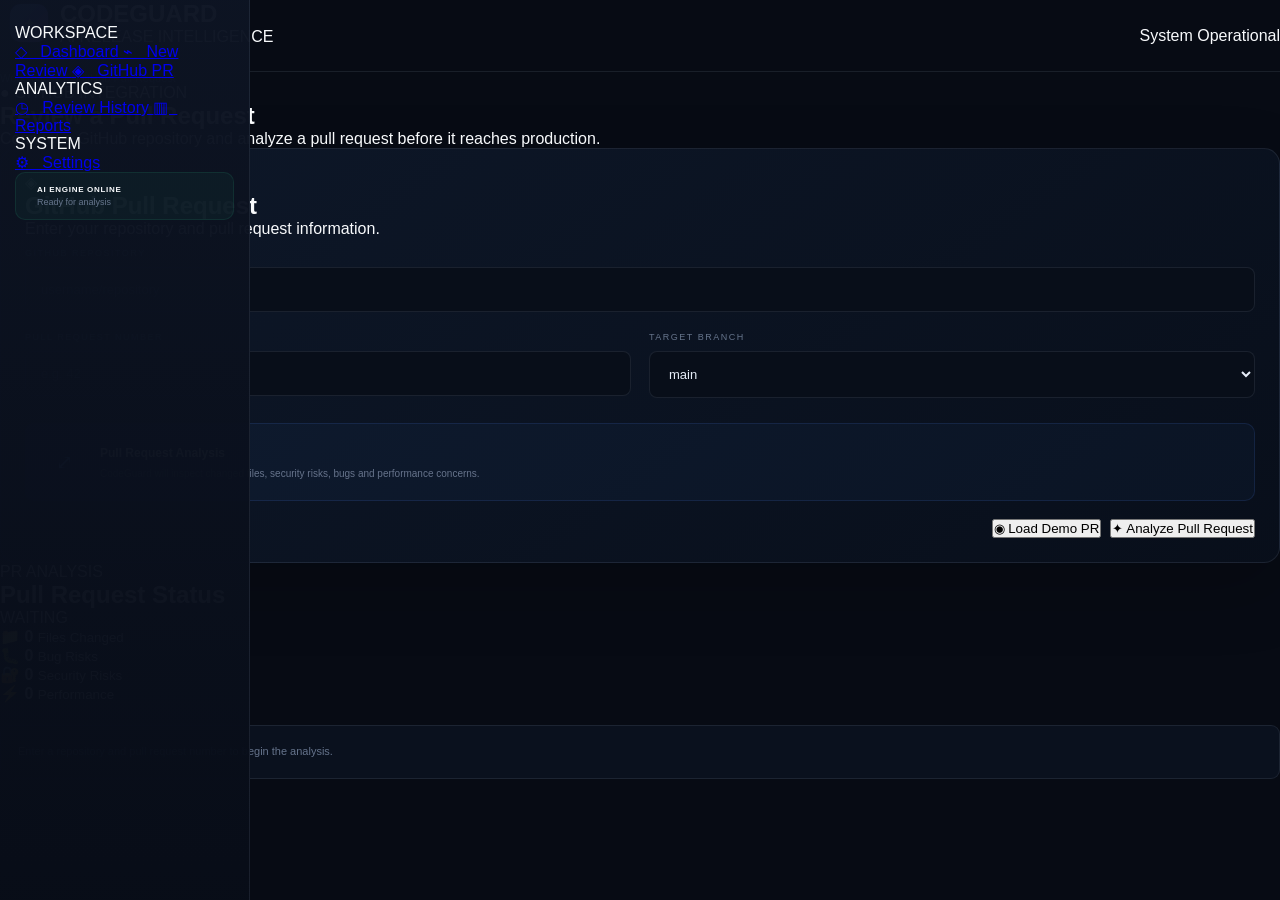
==== github-pr.html @ 45aea59c "Add files via upload" ====
<!DOCTYPE html>
<html lang="en">
<head>
    <meta charset="UTF-8">
    <meta name="viewport" content="width=device-width, initial-scale=1.0">

    <title>GitHub PR | CodeGuard AI</title>

    <link rel="stylesheet" href="style.css">
</head>

<body>

    <!-- TOP BAR -->
    <header class="topbar">

        <div class="brand">

            <div class="brand-icon">
                ✦
            </div>

            <div>
                <h2>CODEGUARD</h2>
                <p>AI RELEASE INTELLIGENCE</p>
            </div>

        </div>

        <div class="system-status">
            <span class="status-dot"></span>
            System Operational
        </div>

    </header>


    <div class="app-layout">


        <!-- SIDEBAR -->

        <aside class="sidebar">

            <div class="sidebar-section">

                <p class="section-title">
                    WORKSPACE
                </p>

                <a href="index.html">
                    ◇ &nbsp; Dashboard
                </a>

                <a href="review.html">
                    ⌁ &nbsp; New Review
                </a>

                <a href="github-pr.html" class="active">
                    ◈ &nbsp; GitHub PR
                </a>

            </div>


            <div class="sidebar-section">

                <p class="section-title">
                    ANALYTICS
                </p>

                <a href="history.html">
                    ◷ &nbsp; Review History
                </a>

                <a href="reports.html">
                    ▥ &nbsp; Reports
                </a>

            </div>


            <div class="sidebar-section">

                <p class="section-title">
                    SYSTEM
                </p>

                <a href="settings.html">
                    ⚙ &nbsp; Settings
                </a>

            </div>


            <div class="ai-status">

                <span class="status-dot"></span>

                <div>

                    <strong>
                        AI ENGINE ONLINE
                    </strong>

                    <small>
                        Ready for analysis
                    </small>

                </div>

            </div>

        </aside>


        <!-- MAIN -->

        <main class="main-content">


            <div class="breadcrumb">
                Workspace &nbsp; / &nbsp; GitHub Pull Request
            </div>


            <!-- HEADER -->

            <section class="page-header">

                <div>

                    <div class="ai-label">
                        ● GITHUB INTEGRATION
                    </div>

                    <h1>
                        Review a Pull Request
                    </h1>

                    <p>
                        Connect a GitHub repository and analyze a pull
                        request before it reaches production.
                    </p>

                </div>

            </section>


            <!-- CONNECTION CARD -->

            <section class="review-card">

                <div class="review-header">

                    <div class="review-title">

                        <div class="review-icon">
                            ◈
                        </div>

                        <div>

                            <h2>
                                GitHub Pull Request
                            </h2>

                            <p>
                                Enter your repository and pull request
                                information.
                            </p>

                        </div>

                    </div>

                </div>


                <!-- INPUTS -->

                <div class="github-form">


                    <div class="form-group">

                        <label>
                            GITHUB REPOSITORY
                        </label>

                        <input
                            type="text"
                            id="repository"
                            placeholder="username/repository"
                        >

                    </div>


                    <div class="form-row">

                        <div class="form-group">

                            <label>
                                PULL REQUEST NUMBER
                            </label>

                            <input
                                type="number"
                                id="prNumber"
                                placeholder="e.g. 42"
                            >

                        </div>


                        <div class="form-group">

                            <label>
                                TARGET BRANCH
                            </label>

                            <select id="branch">

                                <option>
                                    main
                                </option>

                                <option>
                                    develop
                                </option>

                                <option>
                                    staging
                                </option>

                            </select>

                        </div>

                    </div>


                    <!-- PR PREVIEW -->

                    <div class="pr-preview">

                        <div class="pr-icon">
                            ⤢
                        </div>

                        <div>

                            <strong>
                                Pull Request Analysis
                            </strong>

                            <p>
                                CodeGuard will inspect changed files,
                                security risks, bugs and performance
                                concerns.
                            </p>

                        </div>

                    </div>


                    <!-- BUTTON -->

                    <div class="review-actions">

                        <button
                            class="secondary-btn"
                            onclick="demoPR()"
                        >
                            ◉ Load Demo PR
                        </button>

                        <button
                            class="primary-btn"
                            onclick="analyzePR()"
                        >
                            ✦ Analyze Pull Request
                        </button>

                    </div>

                </div>

            </section>


            <!-- ANALYSIS RESULT -->

            <section class="results-panel">

                <div class="results-top">

                    <div>

                        <span class="ai-label">
                            PR ANALYSIS
                        </span>

                        <h2>
                            Pull Request Status
                        </h2>

                    </div>

                    <div
                        class="risk-badge"
                        id="prStatus"
                    >
                        WAITING
                    </div>

                </div>


                <div class="result-grid">


                    <div class="result-box">

                        <span>
                            📁
                        </span>

                        <strong id="filesChanged">
                            0
                        </strong>

                        <small>
                            Files Changed
                        </small>

                    </div>


                    <div class="result-box">

                        <span>
                            🐛
                        </span>

                        <strong id="prBugs">
                            0
                        </strong>

                        <small>
                            Bug Risks
                        </small>

                    </div>


                    <div class="result-box">

                        <span>
                            🔐
                        </span>

                        <strong id="prSecurity">
                            0
                        </strong>

                        <small>
                            Security Risks
                        </small>

                    </div>


                    <div class="result-box">

                        <span>
                            ⚡
                        </span>

                        <strong id="prPerformance">
                            0
                        </strong>

                        <small>
                            Performance
                        </small>

                    </div>

                </div>


                <!-- PR MESSAGE -->

                <div
                    id="prMessage"
                    class="pr-message"
                >

                    Enter a repository and pull request number
                    to begin the analysis.

                </div>

            </section>

        </main>

    </div>
<style>
    /* =====================================================
   GITHUB PR PAGE
   ===================================================== */

.github-form {
    margin-top: 10px;
}

.form-group {
    display: flex;
    flex-direction: column;
    gap: 9px;
    margin-bottom: 20px;
}

.form-group label {
    color: #66748b;
    font-size: 9px;
    letter-spacing: 1.5px;
}

.form-group input,
.form-group select {
    width: 100%;

    padding: 14px 15px;

    background: #080e19;

    border: 1px solid var(--border);

    border-radius: 8px;

    color: #e6edf8;

    outline: none;

    font-size: 13px;

    transition: 0.2s;
}

.form-group input:focus,
.form-group select:focus {
    border-color: var(--blue);

    box-shadow:
        0 0 0 3px rgba(79,140,255,0.08);
}

.form-group input::placeholder {
    color: #39465d;
}

.form-row {
    display: grid;

    grid-template-columns:
        1fr 1fr;

    gap: 18px;
}

.pr-preview {
    display: flex;

    align-items: center;

    gap: 15px;

    padding: 17px;

    margin-top: 5px;

    background: rgba(79,140,255,0.045);

    border: 1px solid rgba(79,140,255,0.13);

    border-radius: 10px;
}

.pr-icon {
    width: 42px;
    height: 42px;

    display: flex;

    align-items: center;
    justify-content: center;

    border-radius: 10px;

    background: rgba(79,140,255,0.1);

    color: var(--blue);

    font-size: 20px;
}

.pr-preview strong {
    font-size: 12px;
}

.pr-preview p {
    margin-top: 5px;

    color: #66738b;

    font-size: 10px;

    line-height: 1.6;
}

.pr-message {
    margin-top: 22px;

    padding: 17px;

    border-radius: 9px;

    background: #0a111e;

    border: 1px solid var(--border);

    color: #65738b;

    font-size: 11px;

    line-height: 1.6;
}


@media (max-width: 700px) {

    .form-row {
        grid-template-columns: 1fr;
    }

}
</style>

    <script src="script.js"></script>

</body>
</html>
---- style.css ----
:root {

    --bg: #070b14;
    --bg-secondary: #0b1120;
    --panel: rgba(14, 22, 38, 0.82);
    --panel-solid: #0e1626;

    --border: rgba(148, 163, 184, 0.13);

    --text: #f8fafc;
    --muted: #8793a8;

    --blue: #5b8cff;
    --cyan: #36d9ff;
    --purple: #9b6cff;

    --red: #ff4d67;
    --orange: #ff9f43;
    --yellow: #ffd166;
    --green: #36e0a1;

    --radius: 16px;

}


* {

    margin: 0;
    padding: 0;
    box-sizing: border-box;

}


html {

    scroll-behavior: smooth;

}


body {

    background: var(--bg);

    color: var(--text);

    font-family: "Inter", sans-serif;

    min-height: 100vh;

    overflow-x: hidden;

}


button,
select,
textarea {

    font-family: inherit;

}


button {

    cursor: pointer;

}


/* =========================================
   BACKGROUND
========================================= */

.background-grid {

    position: fixed;

    inset: 0;

    pointer-events: none;

    opacity: .28;

    background-image:
        linear-gradient(
            rgba(255,255,255,.025) 1px,
            transparent 1px
        ),
        linear-gradient(
            90deg,
            rgba(255,255,255,.025) 1px,
            transparent 1px
        );

    background-size: 50px 50px;

    mask-image: linear-gradient(
        to bottom,
        black,
        transparent 85%
    );

}


.glow {

    position: fixed;

    width: 500px;

    height: 500px;

    border-radius: 50%;

    filter: blur(130px);

    pointer-events: none;

    opacity: .09;

}


.glow-one {

    background: var(--blue);

    top: -250px;

    right: 10%;

}


.glow-two {

    background: var(--purple);

    bottom: -300px;

    left: 15%;

}


/* =========================================
   APP
========================================= */

.app {

    display: flex;

    min-height: 100vh;

}


/* =========================================
   SIDEBAR
========================================= */

.sidebar {

    width: 250px;

    background:
        linear-gradient(
            180deg,
            rgba(13,20,35,.98),
            rgba(8,13,24,.98)
        );

    border-right: 1px solid var(--border);

    padding: 24px 15px;

    display: flex;

    flex-direction: column;

    position: fixed;

    top: 0;

    bottom: 0;

    z-index: 10;

}


.brand {

    display: flex;

    align-items: center;

    gap: 12px;

    padding: 5px 10px 30px;

}


.brand-icon {

    width: 38px;

    height: 38px;

    border-radius: 11px;

    display: grid;

    place-items: center;

    background:
        linear-gradient(
            135deg,
            var(--blue),
            var(--purple)
        );

    box-shadow:
        0 0 25px rgba(91,140,255,.25);

}


.brand-icon span {

    font-size: 21px;

}


.brand h1 {

    font-size: 15px;

    letter-spacing: 1.2px;

}


.brand small {

    color: var(--muted);

    font-size: 7px;

    letter-spacing: 1px;

}


.navigation {

    display: flex;

    flex-direction: column;

    gap: 5px;

}


.nav-label {

    font-size: 9px;

    color: #536077;

    letter-spacing: 1.5px;

    margin: 17px 12px 7px;

}


.nav-item {

    width: 100%;

    padding: 11px 13px;

    border: 1px solid transparent;

    border-radius: 9px;

    background: transparent;

    color: #8995aa;

    text-align: left;

    display: flex;

    align-items: center;

    gap: 12px;

    font-size: 12px;

    transition: .2s;

}


.nav-item span {

    width: 17px;

    text-align: center;

    font-size: 16px;

}


.nav-item:hover {

    background: rgba(255,255,255,.04);

    color: white;

}


.nav-item.active {

    background:
        linear-gradient(
            90deg,
            rgba(91,140,255,.16),
            rgba(91,140,255,.04)
        );

    color: #dbe7ff;

    border-color: rgba(91,140,255,.16);

}


.sidebar-bottom {

    margin-top: auto;

}


.ai-status {

    padding: 12px;

    background: rgba(54,224,161,.045);

    border: 1px solid rgba(54,224,161,.1);

    border-radius: 10px;

    display: flex;

    gap: 9px;

    align-items: center;

}


.online-dot {

    width: 7px;

    height: 7px;

    background: var(--green);

    border-radius: 50%;

    box-shadow: 0 0 10px var(--green);

}


.ai-status strong {

    display: block;

    font-size: 8px;

    letter-spacing: .7px;

}


.ai-status small {

    display: block;

    color: #66758c;

    font-size: 9px;

    margin-top: 3px;

}


.version {

    color: #39465c;

    font-size: 8px;

    margin-top: 14px;

    text-align: center;

    letter-spacing: 1px;

}


/* =========================================
   MAIN
========================================= */

.main {

    margin-left: 250px;

    width: calc(100% - 250px);

    padding: 0 5% 30px;

    position: relative;

    z-index: 1;

}


.topbar {

    height: 72px;

    border-bottom: 1px solid var(--border);

    display: flex;

    align-items: center;

    justify-content: space-between;

}


.breadcrumb {

    color: #657289;

    font-size: 11px;

}


.breadcrumb span {

    margin: 0 8px;

    color: #354157;

}


.top-actions {

    display: flex;

    align-items: center;

    gap: 15px;

}


.connection {

    font-size: 10px;

    color: #7e8ca2;

    display: flex;

    align-items: center;

    gap: 6px;

}


.connection span {

    width: 6px;

    height: 6px;

    background: var(--green);

    border-radius: 50%;

    box-shadow: 0 0 8px var(--green);

}


.icon-button {

    background: transparent;

    color: #718098;

    border: 1px solid var(--border);

    width: 30px;

    height: 30px;

    border-radius: 7px;

}


.avatar {

    width: 31px;

    height: 31px;

    display: grid;

    place-items: center;

    background: #18243b;

    border: 1px solid var(--border);

    border-radius: 8px;

    font-size: 8px;

    color: #91a6cf;

}


.mobile-brand {

    display: none;

}


/* =========================================
   HERO
========================================= */

.hero {

    padding: 65px 0 40px;

    display: flex;

    align-items: flex-end;

    justify-content: space-between;

    gap: 30px;

}


.eyebrow {

    display: inline-flex;

    align-items: center;

    gap: 8px;

    font-size: 9px;

    letter-spacing: 1.7px;

    color: #75849c;

    margin-bottom: 14px;

}


.pulse {

    width: 6px;

    height: 6px;

    background: var(--cyan);

    border-radius: 50%;

    box-shadow: 0 0 12px var(--cyan);

}


.hero h2 {

    font-size: clamp(34px, 5vw, 60px);

    line-height: 1.03;

    letter-spacing: -2.5px;

    max-width: 700px;

}


.hero h2 span {

    background:
        linear-gradient(
            90deg,
            var(--blue),
            var(--cyan),
            var(--purple)
        );

    -webkit-background-clip: text;

    color: transparent;

}


.hero p {

    color: var(--muted);

    font-size: 13px;

    line-height: 1.7;

    max-width: 570px;

    margin-top: 18px;

}


.hero-actions {

    display: flex;

    gap: 9px;

    flex-shrink: 0;

}


.primary-button,
.ghost-button {

    border-radius: 9px;

    padding: 12px 17px;

    font-size: 11px;

    font-weight: 600;

    display: flex;

    align-items: center;

    gap: 8px;

}


.primary-button {

    border: 1px solid rgba(91,140,255,.4);

    background:
        linear-gradient(
            135deg,
            #477df2,
            #7354db
        );

    color: white;

    box-shadow:
        0 10px 30px rgba(72,107,240,.15);

}


.primary-button:hover {

    transform: translateY(-1px);

    box-shadow:
        0 12px 35px rgba(72,107,240,.28);

}


.ghost-button {

    color: #a5b0c2;

    background: rgba(255,255,255,.025);

    border: 1px solid var(--border);

}


/* =========================================
   REVIEW CARD
========================================= */

.review-card {

    background:
        linear-gradient(
            145deg,
            rgba(15,25,43,.9),
            rgba(9,15,27,.9)
        );

    border: 1px solid var(--border);

    border-radius: var(--radius);

    padding: 24px;

    box-shadow:
        0 25px 70px rgba(0,0,0,.2);

}


.card-top {

    display: flex;

    justify-content: space-between;

    align-items: center;

}


.card-title {

    display: flex;

    align-items: center;

    gap: 12px;

}


.title-icon {

    width: 34px;

    height: 34px;

    display: grid;

    place-items: center;

    background: rgba(91,140,255,.1);

    color: var(--blue);

    border: 1px solid rgba(91,140,255,.16);

    border-radius: 9px;

}


.card-title h3 {

    font-size: 15px;

}


.card-title p {

    color: #68768d;

    font-size: 10px;

    margin-top: 4px;

}


.language-selector {

    display: flex;

    align-items: center;

    gap: 8px;

}


.language-selector span {

    color: #59677e;

    font-size: 8px;

    letter-spacing: 1px;

}


.language-selector select {

    background: #111b2d;

    color: #bac5d6;

    border: 1px solid var(--border);

    border-radius: 7px;

    padding: 8px 11px;

    outline: none;

    font-size: 10px;

}


/* SOURCE TABS */

.source-tabs {

    display: flex;

    gap: 2px;

    margin-top: 23px;

    border-bottom: 1px solid var(--border);

}


.source-tab {

    padding: 9px 15px;

    background: transparent;

    border: none;

    color: #647289;

    font-size: 10px;

    border-bottom: 2px solid transparent;

}


.source-tab.active {

    color: #cbd7ea;

    border-bottom-color: var(--blue);

}


/* =========================================
   EDITOR
========================================= */

.editor-wrapper {

    margin-top: 16px;

    border: 1px solid rgba(148,163,184,.11);

    border-radius: 10px;

    overflow: hidden;

    background: #080d17;

}


.editor-header {

    height: 35px;

    background: #0d1524;

    border-bottom: 1px solid rgba(148,163,184,.08);

    display: flex;

    justify-content: space-between;

    align-items: center;

    padding: 0 12px;

}


.file-info,
.editor-tools {

    display: flex;

    align-items: center;

    gap: 7px;

}


.file-info {

    color: #8996aa;

    font-size: 9px;

}


.file-dot {

    width: 6px;

    height: 6px;

    background: #f2bd4b;

    border-radius: 50%;

}


.editor-tools {

    color: #4e5d73;

    font-size: 8px;

}


.editor {

    display: flex;

    min-height: 300px;

    max-height: 420px;

}


.line-numbers {

    width: 48px;

    padding: 15px 10px;

    text-align: right;

    color: #36445a;

    font-family: "JetBrains Mono", monospace;

    font-size: 11px;

    line-height: 1.75;

    user-select: none;

    border-right: 1px solid rgba(148,163,184,.06);

    overflow: hidden;

    white-space: pre;

}


#codeInput {

    flex: 1;

    resize: none;

    border: none;

    outline: none;

    background: transparent;

    color: #b9c7da;

    padding: 15px;

    font-family: "JetBrains Mono", monospace;

    font-size: 11px;

    line-height: 1.75;

}


#codeInput::placeholder {

    color: #344157;

}


/* =========================================
   OPTIONS
========================================= */

.review-options {

    display: grid;

    grid-template-columns: repeat(4, 1fr);

    gap: 8px;

    margin-top: 13px;

}


.option {

    display: flex;

    align-items: center;

    gap: 8px;

    padding: 9px;

    background: rgba(255,255,255,.018);

    border: 1px solid rgba(255,255,255,.045);

    border-radius: 8px;

}


.option-check {

    width: 17px;

    height: 17px;

    border-radius: 5px;

    display: grid;

    place-items: center;

    color: var(--green);

    background: rgba(54,224,161,.08);

    font-size: 9px;

}


.option strong {

    display: block;

    font-size: 9px;

    color: #a8b4c7;

}


.option small {

    display: block;

    font-size: 7px;

    color: #56647a;

    margin-top: 2px;

}


.review-actions {

    display: flex;

    justify-content: flex-end;

    gap: 9px;

    margin-top: 18px;

}


.clear-button {

    background: transparent;

    border: 1px solid var(--border);

    color: #718096;

    border-radius: 8px;

    padding: 10px 17px;

    font-size: 10px;

}


.analyze-button {

    background:
        linear-gradient(
            135deg,
            #477df2,
            #7155dc
        );

    color: white;

    border: none;

    border-radius: 8px;

    padding: 11px 17px;

    font-size: 10px;

    font-weight: 700;

    display: flex;

    align-items: center;

    gap: 10px;

    box-shadow: 0 8px 25px rgba(91,140,255,.18);

}


.button-arrow {

    opacity: .6;

}


/* =========================================
   ANALYSIS SCREEN
========================================= */

.analysis-screen {

    margin-top: 20px;

    min-height: 500px;

    display: flex;

    flex-direction: column;

    align-items: center;

    justify-content: center;

    background:
        radial-gradient(
            circle at center,
            rgba(91,140,255,.07),
            transparent 45%
        );

    border: 1px solid var(--border);

    border-radius: var(--radius);

}


.analysis-orbit {

    width: 150px;

    height: 150px;

    position: relative;

    display: grid;

    place-items: center;

}


.orbit-ring {

    position: absolute;

    border-radius: 50%;

    border: 1px solid rgba(91,140,255,.2);

}


.ring-one {

    inset: 10px;

    animation: rotate 4s linear infinite;

    border-top-color: var(--cyan);

}


.ring-two {

    inset: 25px;

    animation: rotate 2.5s linear infinite reverse;

    border-bottom-color: var(--purple);

}


.ai-core {

    width: 55px;

    height: 55px;

    display: grid;

    place-items: center;

    border-radius: 50%;

    background:
        linear-gradient(
            135deg,
            var(--blue),
            var(--purple)
        );

    box-shadow:
        0 0 40px rgba(91,140,255,.45);

    font-size: 24px;

    animation: breathe 1.5s infinite;

}


@keyframes rotate {

    to {
        transform: rotate(360deg);
    }

}


@keyframes breathe {

    50% {
        transform: scale(1.08);
    }

}


.analysis-screen h3 {

    font-size: 18px;

    margin-top: 15px;

}


.analysis-screen > p {

    color: #627087;

    font-size: 10px;

    margin-top: 6px;

}


.analysis-steps {

    margin-top: 25px;

    width: 260px;

}


.analysis-step {

    padding: 8px 0;

    color: #3f4d62;

    font-size: 10px;

}


.analysis-step span {

    margin-right: 8px;

}


.analysis-step.complete {

    color: var(--green);

}


.analysis-step.active-step {

    color: var(--blue);

}


/* =========================================
   RESULTS
========================================= */

.results {

    margin-top: 25px;

}


.release-gate {

    padding: 22px;

    border: 1px solid rgba(255,159,67,.15);

    background:
        linear-gradient(
            120deg,
            rgba(255,159,67,.06),
            rgba(15,25,43,.85)
        );

    border-radius: var(--radius);

    display: flex;

    justify-content: space-between;

    align-items: center;

}


.gate-left {

    display: flex;

    align-items: center;

    gap: 14px;

}


.gate-icon {

    width: 44px;

    height: 44px;

    border-radius: 12px;

    display: grid;

    place-items: center;

    background: rgba(255,159,67,.1);

    border: 1px solid rgba(255,159,67,.2);

    color: var(--orange);

    font-weight: 800;

}


.gate-label,
.panel-label {

    color: #68778e;

    font-size: 8px;

    letter-spacing: 1.5px;

}


.gate-left h3 {

    font-size: 17px;

    margin-top: 3px;

}


.gate-left p {

    color: #647289;

    font-size: 9px;

    margin-top: 4px;

}


.gate-score {

    text-align: right;

}


.gate-score span {

    display: block;

    color: #65738a;

    font-size: 7px;

    letter-spacing: 1px;

}


.gate-score strong {

    font-size: 36px;

    line-height: 1;

}


.gate-score small {

    color: #5d6a7f;

}


/* =========================================
   METRICS
========================================= */

.metrics {

    display: grid;

    grid-template-columns: repeat(4,1fr);

    gap: 10px;

    margin: 12px 0;

}


.metric-card {

    background: var(--panel);

    border: 1px solid var(--border);

    border-radius: 12px;

    padding: 17px;

    display: flex;

    align-items: center;

    gap: 12px;

}


.metric-icon {

    width: 34px;

    height: 34px;

    border-radius: 9px;

    display: grid;

    place-items: center;

    font-size: 14px;

}


.metric-icon.red {

    color: var(--red);

    background: rgba(255,77,103,.08);

}


.metric-icon.orange {

    color: var(--orange);

    background: rgba(255,159,67,.08);

}


.metric-icon.yellow {

    color: var(--yellow);

    background: rgba(255,209,102,.08);

}


.metric-icon.purple {

    color: var(--purple);

    background: rgba(155,108,255,.08);

}


.metric-card span {

    display: block;

    color: #69778d;

    font-size: 7px;

    letter-spacing: 1px;

}


.metric-card strong {

    display: block;

    font-size: 23px;

    margin-top: 2px;

}


.metric-card small {

    color: #46536a;

    font-size: 7px;

}


/* =========================================
   RESULTS GRID
========================================= */

.results-grid {

    display: grid;

    grid-template-columns: 1fr 1.35fr;

    gap: 12px;

}


.panel {

    background: var(--panel);

    border: 1px solid var(--border);

    border-radius: var(--radius);

    padding: 21px;

}


.panel-header {

    display: flex;

    justify-content: space-between;

    align-items: flex-start;

}


.panel-header h3 {

    font-size: 14px;

    margin-top: 4px;

}


.risk-level {

    padding: 5px 8px;

    border-radius: 5px;

    background: rgba(255,159,67,.08);

    color: var(--orange);

    font-size: 7px;

    letter-spacing: .8px;

}


.issue-count {

    color: #65748b;

    font-size: 10px;

}


/* RISK VISUAL */

.risk-visual {

    display: grid;

    place-items: center;

    padding: 25px 0;

}


.risk-circle {

    width: 145px;

    height: 145px;

    border-radius: 50%;

    display: grid;

    place-items: center;

    background:
        radial-gradient(
            circle,
            #0d1729 57%,
            transparent 58%
        );

    border: 8px solid #172641;

    position: relative;

}


.risk-circle::before {

    content: "";

    position: absolute;

    inset: -8px;

    border-radius: 50%;

    border: 8px solid transparent;

    border-top-color: var(--orange);

    border-right-color: var(--orange);

    transform: rotate(-35deg);

}


.risk-circle div {

    text-align: center;

}


.risk-circle strong {

    display: block;

    font-size: 29px;

}


.risk-circle span {

    color: #69778c;

    font-size: 7px;

    letter-spacing: 1px;

}


/* RISK BARS */

.risk-bars {

    display: flex;

    flex-direction: column;

    gap: 12px;

}


.risk-bar > div:first-child {

    display: flex;

    justify-content: space-between;

    margin-bottom: 5px;

}


.risk-bar span {

    color: #748198;

    font-size: 8px;

}


.risk-bar b {

    color: #abb6c7;

    font-size: 8px;

}


.bar {

    height: 4px;

    background: #172135;

    border-radius: 10px;

    overflow: hidden;

}


.bar i {

    display: block;

    width: 0;

    height: 100%;

    border-radius: 10px;

    background:
        linear-gradient(
            90deg,
            var(--blue),
            var(--cyan)
        );

    transition: width 1s ease;

}


/* =========================================
   ISSUES
========================================= */

.issues-list {

    margin-top: 13px;

    display: flex;

    flex-direction: column;

    gap: 7px;

}


.issue {

    padding: 12px;

    background: rgba(255,255,255,.018);

    border: 1px solid rgba(255,255,255,.055);

    border-radius: 9px;

    cursor: pointer;

    transition: .2s;

}


.issue:hover {

    border-color: rgba(91,140,255,.25);

    background: rgba(91,140,255,.035);

}


.issue-top {

    display: flex;

    justify-content: space-between;
}
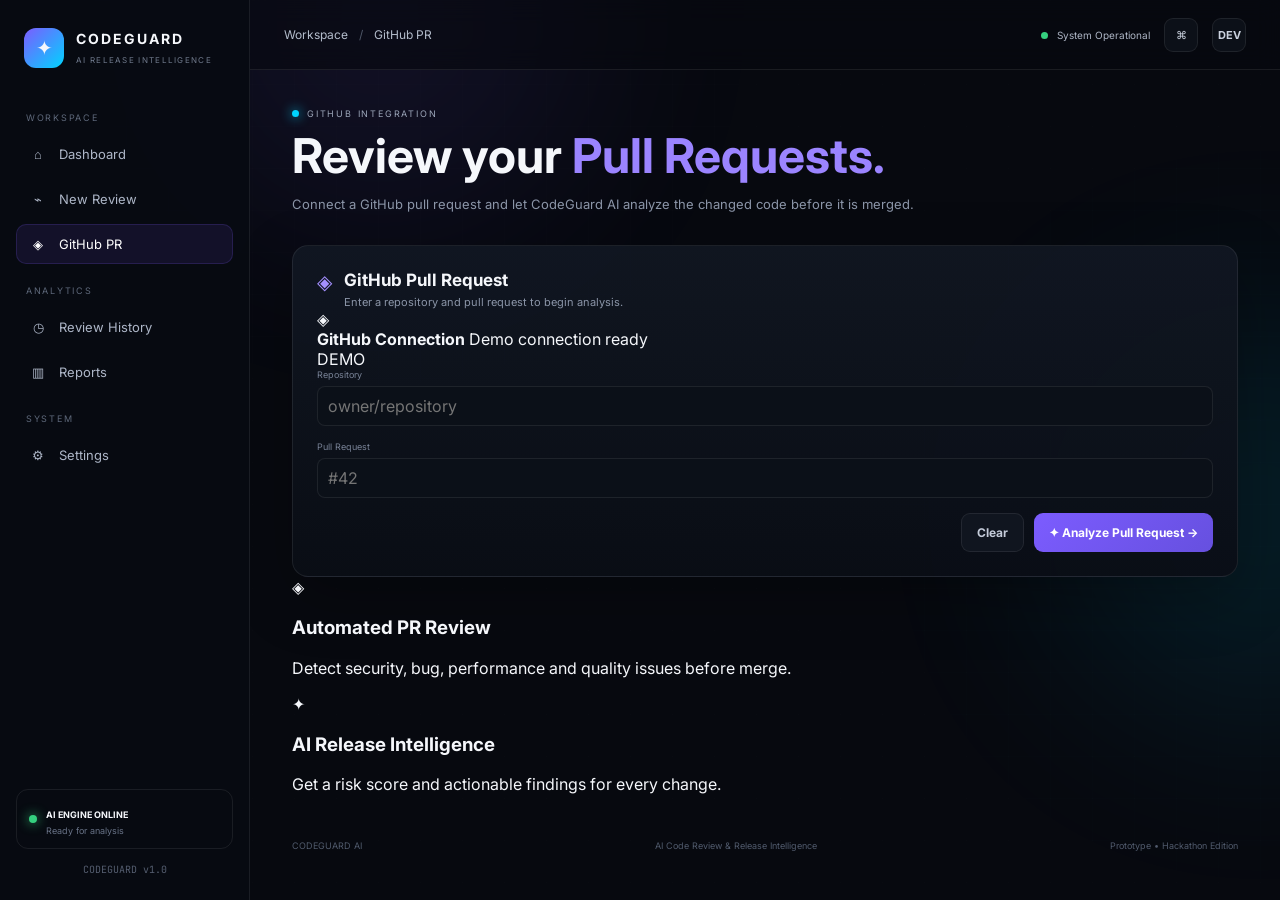
==== commit 36b21311: "Add files via upload" ====
--- a/github-pr.html
+++ b/github-pr.html
@@ -4,553 +4,732 @@
     <meta charset="UTF-8">
     <meta name="viewport" content="width=device-width, initial-scale=1.0">
 
-    <title>GitHub PR | CodeGuard AI</title>
+    <title>CodeGuard AI — GitHub PR</title>
 
     <link rel="stylesheet" href="style.css">
 </head>
 
 <body>
 
-    <!-- TOP BAR -->
-    <header class="topbar">
-
-        <div class="brand">
-
-            <div class="brand-icon">
-                ✦
+    <!-- BACKGROUND -->
+    <div class="background-grid"></div>
+    <div class="glow glow-one"></div>
+    <div class="glow glow-two"></div>
+
+
+    <div class="app">
+
+        <!-- ================= SIDEBAR ================= -->
+        <aside class="sidebar">
+
+            <div class="brand">
+                <div class="brand-icon">✦</div>
+
+                <div>
+                    <h1>CODEGUARD</h1>
+                    <small>AI RELEASE INTELLIGENCE</small>
+                </div>
             </div>
 
-            <div>
-                <h2>CODEGUARD</h2>
-                <p>AI RELEASE INTELLIGENCE</p>
+
+            <nav class="navigation">
+
+                <p class="nav-label">WORKSPACE</p>
+
+                <a class="nav-item" href="index.html">
+                    <span>⌂</span>
+                    Dashboard
+                </a>
+
+                <a class="nav-item" href="review.html">
+                    <span>⌁</span>
+                    New Review
+                </a>
+
+                <a class="nav-item active" href="github-pr.html">
+                    <span>◈</span>
+                    GitHub PR
+                </a>
+
+
+                <p class="nav-label">ANALYTICS</p>
+
+                <a class="nav-item" href="history.html">
+                    <span>◷</span>
+                    Review History
+                </a>
+
+                <a class="nav-item" href="reports.html">
+                    <span>▥</span>
+                    Reports
+                </a>
+
+
+                <p class="nav-label">SYSTEM</p>
+
+                <a class="nav-item" href="settings.html">
+                    <span>⚙</span>
+                    Settings
+                </a>
+
+            </nav>
+
+
+            <div class="sidebar-bottom">
+
+                <div class="ai-status">
+
+                    <div class="online-dot"></div>
+
+                    <div>
+                        <strong>AI ENGINE ONLINE</strong>
+                        <small>Ready for analysis</small>
+                    </div>
+
+                </div>
+
+                <div class="version">
+                    CODEGUARD v1.0
+                </div>
+
             </div>
 
-        </div>
-
-        <div class="system-status">
-            <span class="status-dot"></span>
-            System Operational
-        </div>
-
-    </header>
-
-
-    <div class="app-layout">
-
-
-        <!-- SIDEBAR -->
-
-        <aside class="sidebar">
-
-            <div class="sidebar-section">
-
-                <p class="section-title">
-                    WORKSPACE
-                </p>
-
-                <a href="index.html">
-                    ◇ &nbsp; Dashboard
-                </a>
-
-                <a href="review.html">
-                    ⌁ &nbsp; New Review
-                </a>
-
-                <a href="github-pr.html" class="active">
-                    ◈ &nbsp; GitHub PR
-                </a>
+        </aside>
+
+
+        <!-- ================= MAIN ================= -->
+        <main class="main">
+
+            <!-- TOPBAR -->
+            <header class="topbar">
+
+                <div class="mobile-brand">
+                    ✦ CODEGUARD AI
+                </div>
+
+                <div class="breadcrumb">
+                    Workspace
+                    <span>/</span>
+                    GitHub PR
+                </div>
+
+                <div class="top-actions">
+
+                    <div class="connection">
+                        <span></span>
+                        System Operational
+                    </div>
+
+                    <div class="icon-button">
+                        ⌘
+                    </div>
+
+                    <div class="avatar">
+                        DEV
+                    </div>
+
+                </div>
+
+            </header>
+
+
+            <div class="content">
+
+                <!-- ================= HERO ================= -->
+                <section class="hero">
+
+                    <div>
+
+                        <div class="eyebrow">
+                            <span class="pulse"></span>
+                            GITHUB INTEGRATION
+                        </div>
+
+                        <h2>
+                            Review your
+                            <span>Pull Requests.</span>
+                        </h2>
+
+                        <p>
+                            Connect a GitHub pull request and let
+                            CodeGuard AI analyze the changed code
+                            before it is merged.
+                        </p>
+
+                    </div>
+
+                </section>
+
+
+                <!-- ================= PR CARD ================= -->
+                <section class="review-card">
+
+                    <div class="card-top">
+
+                        <div class="card-title">
+
+                            <span class="title-icon">
+                                ◈
+                            </span>
+
+                            <div>
+
+                                <h3>
+                                    GitHub Pull Request
+                                </h3>
+
+                                <p>
+                                    Enter a repository and pull
+                                    request to begin analysis.
+                                </p>
+
+                            </div>
+
+                        </div>
+
+                    </div>
+
+
+                    <!-- CONNECTION STATUS -->
+                    <div class="github-status">
+
+                        <div class="github-status-icon">
+                            ◈
+                        </div>
+
+                        <div>
+
+                            <strong>
+                                GitHub Connection
+                            </strong>
+
+                            <span id="githubConnectionStatus">
+                                Demo connection ready
+                            </span>
+
+                        </div>
+
+                        <span class="status-badge">
+                            DEMO
+                        </span>
+
+                    </div>
+
+
+                    <!-- FORM -->
+                    <div class="github-form">
+
+                        <div class="form-group">
+
+                            <label for="githubRepo">
+                                Repository
+                            </label>
+
+                            <input
+                                type="text"
+                                id="githubRepo"
+                                placeholder="owner/repository"
+                                autocomplete="off"
+                            >
+
+                        </div>
+
+
+                        <div class="form-group">
+
+                            <label for="githubPR">
+                                Pull Request
+                            </label>
+
+                            <input
+                                type="text"
+                                id="githubPR"
+                                placeholder="#42"
+                                autocomplete="off"
+                            >
+
+                        </div>
+
+                    </div>
+
+
+                    <!-- PR INFORMATION -->
+                    <div
+                        class="pr-preview hidden"
+                        id="prPreview"
+                    >
+
+                        <div class="pr-header">
+
+                            <div>
+
+                                <span class="panel-label">
+                                    PULL REQUEST
+                                </span>
+
+                                <h3 id="prTitle">
+                                    Pull Request
+                                </h3>
+
+                            </div>
+
+                            <span
+                                class="pr-state"
+                                id="prState"
+                            >
+                                OPEN
+                            </span>
+
+                        </div>
+
+
+                        <div class="pr-meta">
+
+                            <span id="prRepo">
+                                repository
+                            </span>
+
+                            <span>•</span>
+
+                            <span id="prBranch">
+                                feature/update
+                            </span>
+
+                        </div>
+
+
+                        <div class="pr-stats">
+
+                            <div>
+                                <strong id="prFiles">
+                                    0
+                                </strong>
+
+                                <span>
+                                    Files
+                                </span>
+                            </div>
+
+                            <div>
+                                <strong id="prAdditions">
+                                    0
+                                </strong>
+
+                                <span>
+                                    Additions
+                                </span>
+                            </div>
+
+                            <div>
+                                <strong id="prDeletions">
+                                    0
+                                </strong>
+
+                                <span>
+                                    Deletions
+                                </span>
+                            </div>
+
+                        </div>
+
+                    </div>
+
+
+                    <!-- ACTIONS -->
+                    <div class="review-actions">
+
+                        <button
+                            class="clear-button"
+                            onclick="clearPRForm()"
+                        >
+                            Clear
+                        </button>
+
+
+                        <button
+                            class="analyze-button"
+                            id="analyzePRButton"
+                            onclick="analyzePullRequest()"
+                        >
+
+                            <span>
+                                ✦
+                            </span>
+
+                            Analyze Pull Request
+
+                            <span class="button-arrow">
+                                →
+                            </span>
+
+                        </button>
+
+                    </div>
+
+                </section>
+
+
+                <!-- ================= ANALYSIS ================= -->
+                <section
+                    class="analysis-screen hidden"
+                    id="prAnalysisScreen"
+                >
+
+                    <div class="analysis-orbit">
+
+                        <div class="orbit-ring ring-one"></div>
+                        <div class="orbit-ring ring-two"></div>
+
+                        <div class="ai-core">
+                            ✦
+                        </div>
+
+                    </div>
+
+
+                    <h3>
+                        Analyzing Pull Request...
+                    </h3>
+
+                    <p>
+                        CodeGuard AI is reviewing the changed files.
+                    </p>
+
+
+                    <div class="analysis-steps">
+
+                        <div class="analysis-step complete">
+                            <span>✓</span>
+                            Fetching pull request
+                        </div>
+
+                        <div class="analysis-step complete">
+                            <span>✓</span>
+                            Reading changed files
+                        </div>
+
+                        <div class="analysis-step active-step">
+                            <span>◌</span>
+                            Running AI security review
+                        </div>
+
+                        <div class="analysis-step">
+                            <span>○</span>
+                            Generating review report
+                        </div>
+
+                    </div>
+
+                </section>
+
+
+                <!-- ================= PR RESULTS ================= -->
+                <section
+                    class="results hidden"
+                    id="prResults"
+                >
+
+                    <div class="release-gate">
+
+                        <div class="gate-left">
+
+                            <div
+                                class="gate-icon"
+                                id="prGateIcon"
+                            >
+                                !
+                            </div>
+
+                            <div>
+
+                                <span class="gate-label">
+                                    PULL REQUEST REVIEW
+                                </span>
+
+                                <h3 id="prGateTitle">
+                                    REVIEW COMPLETE
+                                </h3>
+
+                                <p id="prGateMessage">
+                                    CodeGuard AI completed the
+                                    pull request analysis.
+                                </p>
+
+                            </div>
+
+                        </div>
+
+
+                        <div class="gate-score">
+
+                            <span>
+                                RISK SCORE
+                            </span>
+
+                            <strong id="prRiskScore">
+                                0
+                            </strong>
+
+                            <small>
+                                /100
+                            </small>
+
+                        </div>
+
+                    </div>
+
+
+                    <!-- PR RESULT METRICS -->
+                    <div class="metrics">
+
+                        <div class="metric-card">
+
+                            <div class="metric-icon red">
+                                ⌁
+                            </div>
+
+                            <div>
+
+                                <span>
+                                    SECURITY
+                                </span>
+
+                                <strong id="prSecurityCount">
+                                    0
+                                </strong>
+
+                                <small>
+                                    issues detected
+                                </small>
+
+                            </div>
+
+                        </div>
+
+
+                        <div class="metric-card">
+
+                            <div class="metric-icon orange">
+                                ⚠
+                            </div>
+
+                            <div>
+
+                                <span>
+                                    BUGS
+                                </span>
+
+                                <strong id="prBugCount">
+                                    0
+                                </strong>
+
+                                <small>
+                                    issues detected
+                                </small>
+
+                            </div>
+
+                        </div>
+
+
+                        <div class="metric-card">
+
+                            <div class="metric-icon yellow">
+                                ϟ
+                            </div>
+
+                            <div>
+
+                                <span>
+                                    PERFORMANCE
+                                </span>
+
+                                <strong id="prPerformanceCount">
+                                    0
+                                </strong>
+
+                                <small>
+                                    issues detected
+                                </small>
+
+                            </div>
+
+                        </div>
+
+
+                        <div class="metric-card">
+
+                            <div class="metric-icon purple">
+                                ◇
+                            </div>
+
+                            <div>
+
+                                <span>
+                                    CODE QUALITY
+                                </span>
+
+                                <strong id="prQualityCount">
+                                    0
+                                </strong>
+
+                                <small>
+                                    issues detected
+                                </small>
+
+                            </div>
+
+                        </div>
+
+                    </div>
+
+
+                    <!-- ISSUES -->
+                    <div class="panel">
+
+                        <div class="panel-header">
+
+                            <div>
+
+                                <span class="panel-label">
+                                    AI REVIEW
+                                </span>
+
+                                <h3>
+                                    Findings
+                                </h3>
+
+                            </div>
+
+                            <span
+                                class="issue-count"
+                                id="prIssueCount"
+                            >
+                                0
+                            </span>
+
+                        </div>
+
+
+                        <div
+                            class="issues-list"
+                            id="prIssuesContainer"
+                        >
+                        </div>
+
+                    </div>
+
+
+                    <!-- AI INSIGHT -->
+                    <div class="ai-insight">
+
+                        <div class="ai-insight-icon">
+                            ✦
+                        </div>
+
+                        <div>
+
+                            <span>
+                                CODEGUARD AI INSIGHT
+                            </span>
+
+                            <h3>
+                                Pull request analysis
+                            </h3>
+
+                            <p id="prAiInsight">
+                                Review findings before merging
+                                the pull request.
+                            </p>
+
+                        </div>
+
+                    </div>
+
+
+                    <button
+                        class="new-review"
+                        onclick="newPRReview()"
+                    >
+                        ↻ Analyze Another PR
+                    </button>
+
+                </section>
+
+
+                <!-- ================= INFO ================= -->
+                <section class="info-grid">
+
+                    <div class="info-card">
+
+                        <span class="info-icon">
+                            ◈
+                        </span>
+
+                        <div>
+
+                            <h3>
+                                Automated PR Review
+                            </h3>
+
+                            <p>
+                                Detect security, bug,
+                                performance and quality
+                                issues before merge.
+                            </p>
+
+                        </div>
+
+                    </div>
+
+
+                    <div class="info-card">
+
+                        <span class="info-icon">
+                            ✦
+                        </span>
+
+                        <div>
+
+                            <h3>
+                                AI Release Intelligence
+                            </h3>
+
+                            <p>
+                                Get a risk score and actionable
+                                findings for every change.
+                            </p>
+
+                        </div>
+
+                    </div>
+
+                </section>
+
+
+                <!-- FOOTER -->
+                <footer>
+
+                    <div>
+                        CODEGUARD AI
+                    </div>
+
+                    <span>
+                        AI Code Review &amp; Release Intelligence
+                    </span>
+
+                    <span>
+                        Prototype • Hackathon Edition
+                    </span>
+
+                </footer>
 
             </div>
 
-
-            <div class="sidebar-section">
-
-                <p class="section-title">
-                    ANALYTICS
-                </p>
-
-                <a href="history.html">
-                    ◷ &nbsp; Review History
-                </a>
-
-                <a href="reports.html">
-                    ▥ &nbsp; Reports
-                </a>
-
-            </div>
-
-
-            <div class="sidebar-section">
-
-                <p class="section-title">
-                    SYSTEM
-                </p>
-
-                <a href="settings.html">
-                    ⚙ &nbsp; Settings
-                </a>
-
-            </div>
-
-
-            <div class="ai-status">
-
-                <span class="status-dot"></span>
-
-                <div>
-
-                    <strong>
-                        AI ENGINE ONLINE
-                    </strong>
-
-                    <small>
-                        Ready for analysis
-                    </small>
-
-                </div>
-
-            </div>
-
-        </aside>
-
-
-        <!-- MAIN -->
-
-        <main class="main-content">
-
-
-            <div class="breadcrumb">
-                Workspace &nbsp; / &nbsp; GitHub Pull Request
-            </div>
-
-
-            <!-- HEADER -->
-
-            <section class="page-header">
-
-                <div>
-
-                    <div class="ai-label">
-                        ● GITHUB INTEGRATION
-                    </div>
-
-                    <h1>
-                        Review a Pull Request
-                    </h1>
-
-                    <p>
-                        Connect a GitHub repository and analyze a pull
-                        request before it reaches production.
-                    </p>
-
-                </div>
-
-            </section>
-
-
-            <!-- CONNECTION CARD -->
-
-            <section class="review-card">
-
-                <div class="review-header">
-
-                    <div class="review-title">
-
-                        <div class="review-icon">
-                            ◈
-                        </div>
-
-                        <div>
-
-                            <h2>
-                                GitHub Pull Request
-                            </h2>
-
-                            <p>
-                                Enter your repository and pull request
-                                information.
-                            </p>
-
-                        </div>
-
-                    </div>
-
-                </div>
-
-
-                <!-- INPUTS -->
-
-                <div class="github-form">
-
-
-                    <div class="form-group">
-
-                        <label>
-                            GITHUB REPOSITORY
-                        </label>
-
-                        <input
-                            type="text"
-                            id="repository"
-                            placeholder="username/repository"
-                        >
-
-                    </div>
-
-
-                    <div class="form-row">
-
-                        <div class="form-group">
-
-                            <label>
-                                PULL REQUEST NUMBER
-                            </label>
-
-                            <input
-                                type="number"
-                                id="prNumber"
-                                placeholder="e.g. 42"
-                            >
-
-                        </div>
-
-
-                        <div class="form-group">
-
-                            <label>
-                                TARGET BRANCH
-                            </label>
-
-                            <select id="branch">
-
-                                <option>
-                                    main
-                                </option>
-
-                                <option>
-                                    develop
-                                </option>
-
-                                <option>
-                                    staging
-                                </option>
-
-                            </select>
-
-                        </div>
-
-                    </div>
-
-
-                    <!-- PR PREVIEW -->
-
-                    <div class="pr-preview">
-
-                        <div class="pr-icon">
-                            ⤢
-                        </div>
-
-                        <div>
-
-                            <strong>
-                                Pull Request Analysis
-                            </strong>
-
-                            <p>
-                                CodeGuard will inspect changed files,
-                                security risks, bugs and performance
-                                concerns.
-                            </p>
-
-                        </div>
-
-                    </div>
-
-
-                    <!-- BUTTON -->
-
-                    <div class="review-actions">
-
-                        <button
-                            class="secondary-btn"
-                            onclick="demoPR()"
-                        >
-                            ◉ Load Demo PR
-                        </button>
-
-                        <button
-                            class="primary-btn"
-                            onclick="analyzePR()"
-                        >
-                            ✦ Analyze Pull Request
-                        </button>
-
-                    </div>
-
-                </div>
-
-            </section>
-
-
-            <!-- ANALYSIS RESULT -->
-
-            <section class="results-panel">
-
-                <div class="results-top">
-
-                    <div>
-
-                        <span class="ai-label">
-                            PR ANALYSIS
-                        </span>
-
-                        <h2>
-                            Pull Request Status
-                        </h2>
-
-                    </div>
-
-                    <div
-                        class="risk-badge"
-                        id="prStatus"
-                    >
-                        WAITING
-                    </div>
-
-                </div>
-
-
-                <div class="result-grid">
-
-
-                    <div class="result-box">
-
-                        <span>
-                            📁
-                        </span>
-
-                        <strong id="filesChanged">
-                            0
-                        </strong>
-
-                        <small>
-                            Files Changed
-                        </small>
-
-                    </div>
-
-
-                    <div class="result-box">
-
-                        <span>
-                            🐛
-                        </span>
-
-                        <strong id="prBugs">
-                            0
-                        </strong>
-
-                        <small>
-                            Bug Risks
-                        </small>
-
-                    </div>
-
-
-                    <div class="result-box">
-
-                        <span>
-                            🔐
-                        </span>
-
-                        <strong id="prSecurity">
-                            0
-                        </strong>
-
-                        <small>
-                            Security Risks
-                        </small>
-
-                    </div>
-
-
-                    <div class="result-box">
-
-                        <span>
-                            ⚡
-                        </span>
-
-                        <strong id="prPerformance">
-                            0
-                        </strong>
-
-                        <small>
-                            Performance
-                        </small>
-
-                    </div>
-
-                </div>
-
-
-                <!-- PR MESSAGE -->
-
-                <div
-                    id="prMessage"
-                    class="pr-message"
-                >
-
-                    Enter a repository and pull request number
-                    to begin the analysis.
-
-                </div>
-
-            </section>
-
         </main>
 
     </div>
-<style>
-    /* =====================================================
-   GITHUB PR PAGE
-   ===================================================== */
-
-.github-form {
-    margin-top: 10px;
-}
-
-.form-group {
-    display: flex;
-    flex-direction: column;
-    gap: 9px;
-    margin-bottom: 20px;
-}
-
-.form-group label {
-    color: #66748b;
-    font-size: 9px;
-    letter-spacing: 1.5px;
-}
-
-.form-group input,
-.form-group select {
-    width: 100%;
-
-    padding: 14px 15px;
-
-    background: #080e19;
-
-    border: 1px solid var(--border);
-
-    border-radius: 8px;
-
-    color: #e6edf8;
-
-    outline: none;
-
-    font-size: 13px;
-
-    transition: 0.2s;
-}
-
-.form-group input:focus,
-.form-group select:focus {
-    border-color: var(--blue);
-
-    box-shadow:
-        0 0 0 3px rgba(79,140,255,0.08);
-}
-
-.form-group input::placeholder {
-    color: #39465d;
-}
-
-.form-row {
-    display: grid;
-
-    grid-template-columns:
-        1fr 1fr;
-
-    gap: 18px;
-}
-
-.pr-preview {
-    display: flex;
-
-    align-items: center;
-
-    gap: 15px;
-
-    padding: 17px;
-
-    margin-top: 5px;
-
-    background: rgba(79,140,255,0.045);
-
-    border: 1px solid rgba(79,140,255,0.13);
-
-    border-radius: 10px;
-}
-
-.pr-icon {
-    width: 42px;
-    height: 42px;
-
-    display: flex;
-
-    align-items: center;
-    justify-content: center;
-
-    border-radius: 10px;
-
-    background: rgba(79,140,255,0.1);
-
-    color: var(--blue);
-
-    font-size: 20px;
-}
-
-.pr-preview strong {
-    font-size: 12px;
-}
-
-.pr-preview p {
-    margin-top: 5px;
-
-    color: #66738b;
-
-    font-size: 10px;
-
-    line-height: 1.6;
-}
-
-.pr-message {
-    margin-top: 22px;
-
-    padding: 17px;
-
-    border-radius: 9px;
-
-    background: #0a111e;
-
-    border: 1px solid var(--border);
-
-    color: #65738b;
-
-    font-size: 11px;
-
-    line-height: 1.6;
-}
-
-
-@media (max-width: 700px) {
-
-    .form-row {
-        grid-template-columns: 1fr;
-    }
-
-}
-</style>
+
 
     <script src="script.js"></script>
 
--- a/style.css
+++ b/style.css
@@ -1,1943 +1,1997 @@
-:root {
-
-    --bg: #070b14;
-    --bg-secondary: #0b1120;
-    --panel: rgba(14, 22, 38, 0.82);
-    --panel-solid: #0e1626;
-
-    --border: rgba(148, 163, 184, 0.13);
-
-    --text: #f8fafc;
-    --muted: #8793a8;
-
-    --blue: #5b8cff;
-    --cyan: #36d9ff;
-    --purple: #9b6cff;
-
-    --red: #ff4d67;
-    --orange: #ff9f43;
-    --yellow: #ffd166;
-    --green: #36e0a1;
-
-    --radius: 16px;
-
-}
-
-
-* {
-
-    margin: 0;
-    padding: 0;
-    box-sizing: border-box;
-
-}
-
-
-html {
-
-    scroll-behavior: smooth;
-
-}
-
-
-body {
-
-    background: var(--bg);
-
-    color: var(--text);
-
-    font-family: "Inter", sans-serif;
-
-    min-height: 100vh;
-
-    overflow-x: hidden;
-
-}
-
-
-button,
-select,
-textarea {
-
-    font-family: inherit;
-
-}
-
-
-button {
-
-    cursor: pointer;
-
-}
-
-
-/* =========================================
-   BACKGROUND
-========================================= */
-
-.background-grid {
-
-    position: fixed;
-
-    inset: 0;
-
-    pointer-events: none;
-
-    opacity: .28;
-
-    background-image:
-        linear-gradient(
-            rgba(255,255,255,.025) 1px,
-            transparent 1px
-        ),
-        linear-gradient(
-            90deg,
-            rgba(255,255,255,.025) 1px,
-            transparent 1px
-        );
-
-    background-size: 50px 50px;
-
-    mask-image: linear-gradient(
-        to bottom,
-        black,
-        transparent 85%
-    );
-
-}
-
-
-.glow {
-
-    position: fixed;
-
-    width: 500px;
-
-    height: 500px;
-
-    border-radius: 50%;
-
-    filter: blur(130px);
-
-    pointer-events: none;
-
-    opacity: .09;
-
-}
-
-
-.glow-one {
-
-    background: var(--blue);
-
-    top: -250px;
-
-    right: 10%;
-
-}
-
-
-.glow-two {
-
-    background: var(--purple);
-
-    bottom: -300px;
-
-    left: 15%;
-
-}
-
-
-/* =========================================
-   APP
-========================================= */
-
-.app {
-
-    display: flex;
-
-    min-height: 100vh;
-
-}
-
-
-/* =========================================
-   SIDEBAR
-========================================= */
-
-.sidebar {
-
-    width: 250px;
-
-    background:
-        linear-gradient(
-            180deg,
-            rgba(13,20,35,.98),
-            rgba(8,13,24,.98)
-        );
-
-    border-right: 1px solid var(--border);
-
-    padding: 24px 15px;
-
-    display: flex;
-
-    flex-direction: column;
-
-    position: fixed;
-
-    top: 0;
-
-    bottom: 0;
-
-    z-index: 10;
-
-}
-
-
-.brand {
-
-    display: flex;
-
-    align-items: center;
-
-    gap: 12px;
-
-    padding: 5px 10px 30px;
-
-}
-
-
-.brand-icon {
-
-    width: 38px;
-
-    height: 38px;
-
-    border-radius: 11px;
-
-    display: grid;
-
-    place-items: center;
-
-    background:
-        linear-gradient(
-            135deg,
-            var(--blue),
-            var(--purple)
-        );
-
-    box-shadow:
-        0 0 25px rgba(91,140,255,.25);
-
-}
-
-
-.brand-icon span {
-
-    font-size: 21px;
-
-}
-
-
-.brand h1 {
-
-    font-size: 15px;
-
-    letter-spacing: 1.2px;
-
-}
-
-
-.brand small {
-
-    color: var(--muted);
-
-    font-size: 7px;
-
-    letter-spacing: 1px;
-
-}
-
-
-.navigation {
-
-    display: flex;
-
-    flex-direction: column;
-
-    gap: 5px;
-
-}
-
-
-.nav-label {
-
-    font-size: 9px;
-
-    color: #536077;
-
-    letter-spacing: 1.5px;
-
-    margin: 17px 12px 7px;
-
-}
-
-
-.nav-item {
-
-    width: 100%;
-
-    padding: 11px 13px;
-
-    border: 1px solid transparent;
-
-    border-radius: 9px;
-
-    background: transparent;
-
-    color: #8995aa;
-
-    text-align: left;
-
-    display: flex;
-
-    align-items: center;
-
-    gap: 12px;
-
-    font-size: 12px;
-
-    transition: .2s;
-
-}
-
-
-.nav-item span {
-
-    width: 17px;
-
-    text-align: center;
-
-    font-size: 16px;
-
-}
-
-
-.nav-item:hover {
-
-    background: rgba(255,255,255,.04);
-
-    color: white;
-
-}
-
-
-.nav-item.active {
-
-    background:
-        linear-gradient(
-            90deg,
-            rgba(91,140,255,.16),
-            rgba(91,140,255,.04)
-        );
-
-    color: #dbe7ff;
-
-    border-color: rgba(91,140,255,.16);
-
-}
-
-
-.sidebar-bottom {
-
-    margin-top: auto;
-
-}
-
-
-.ai-status {
-
-    padding: 12px;
-
-    background: rgba(54,224,161,.045);
-
-    border: 1px solid rgba(54,224,161,.1);
-
-    border-radius: 10px;
-
-    display: flex;
-
-    gap: 9px;
-
-    align-items: center;
-
-}
-
-
-.online-dot {
-
-    width: 7px;
-
-    height: 7px;
-
-    background: var(--green);
-
-    border-radius: 50%;
-
-    box-shadow: 0 0 10px var(--green);
-
-}
-
-
-.ai-status strong {
-
-    display: block;
-
-    font-size: 8px;
-
-    letter-spacing: .7px;
-
-}
-
-
-.ai-status small {
-
-    display: block;
-
-    color: #66758c;
-
-    font-size: 9px;
-
-    margin-top: 3px;
-
-}
-
-
-.version {
-
-    color: #39465c;
-
-    font-size: 8px;
-
-    margin-top: 14px;
-
-    text-align: center;
-
-    letter-spacing: 1px;
-
-}
-
-
-/* =========================================
-   MAIN
-========================================= */
-
-.main {
-
-    margin-left: 250px;
-
-    width: calc(100% - 250px);
-
-    padding: 0 5% 30px;
-
-    position: relative;
-
-    z-index: 1;
-
-}
-
-
-.topbar {
-
-    height: 72px;
-
-    border-bottom: 1px solid var(--border);
-
-    display: flex;
-
-    align-items: center;
-
-    justify-content: space-between;
-
-}
-
-
-.breadcrumb {
-
-    color: #657289;
-
-    font-size: 11px;
-
-}
-
-
-.breadcrumb span {
-
-    margin: 0 8px;
-
-    color: #354157;
-
-}
-
-
-.top-actions {
-
-    display: flex;
-
-    align-items: center;
-
-    gap: 15px;
-
-}
-
-
-.connection {
-
-    font-size: 10px;
-
-    color: #7e8ca2;
-
-    display: flex;
-
-    align-items: center;
-
-    gap: 6px;
-
-}
-
-
-.connection span {
-
-    width: 6px;
-
-    height: 6px;
-
-    background: var(--green);
-
-    border-radius: 50%;
-
-    box-shadow: 0 0 8px var(--green);
-
-}
-
-
-.icon-button {
-
-    background: transparent;
-
-    color: #718098;
-
-    border: 1px solid var(--border);
-
-    width: 30px;
-
-    height: 30px;
-
-    border-radius: 7px;
-
-}
-
-
-.avatar {
-
-    width: 31px;
-
-    height: 31px;
-
-    display: grid;
-
-    place-items: center;
-
-    background: #18243b;
-
-    border: 1px solid var(--border);
-
-    border-radius: 8px;
-
-    font-size: 8px;
-
-    color: #91a6cf;
-
-}
-
-
-.mobile-brand {
-
-    display: none;
-
-}
-
-
-/* =========================================
-   HERO
-========================================= */
-
-.hero {
-
-    padding: 65px 0 40px;
-
-    display: flex;
-
-    align-items: flex-end;
-
-    justify-content: space-between;
-
-    gap: 30px;
-
-}
-
-
-.eyebrow {
-
-    display: inline-flex;
-
-    align-items: center;
-
-    gap: 8px;
-
-    font-size: 9px;
-
-    letter-spacing: 1.7px;
-
-    color: #75849c;
-
-    margin-bottom: 14px;
-
-}
-
-
-.pulse {
-
-    width: 6px;
-
-    height: 6px;
-
-    background: var(--cyan);
-
-    border-radius: 50%;
-
-    box-shadow: 0 0 12px var(--cyan);
-
-}
-
-
-.hero h2 {
-
-    font-size: clamp(34px, 5vw, 60px);
-
-    line-height: 1.03;
-
-    letter-spacing: -2.5px;
-
-    max-width: 700px;
-
-}
-
-
-.hero h2 span {
-
-    background:
-        linear-gradient(
-            90deg,
-            var(--blue),
-            var(--cyan),
-            var(--purple)
-        );
-
-    -webkit-background-clip: text;
-
-    color: transparent;
-
-}
-
-
-.hero p {
-
-    color: var(--muted);
-
-    font-size: 13px;
-
-    line-height: 1.7;
-
-    max-width: 570px;
-
-    margin-top: 18px;
-
-}
-
-
-.hero-actions {
-
-    display: flex;
-
-    gap: 9px;
-
-    flex-shrink: 0;
-
-}
-
-
-.primary-button,
-.ghost-button {
-
-    border-radius: 9px;
-
-    padding: 12px 17px;
-
-    font-size: 11px;
-
-    font-weight: 600;
-
-    display: flex;
-
-    align-items: center;
-
-    gap: 8px;
-
-}
-
-
-.primary-button {
-
-    border: 1px solid rgba(91,140,255,.4);
-
-    background:
-        linear-gradient(
-            135deg,
-            #477df2,
-            #7354db
-        );
-
-    color: white;
-
-    box-shadow:
-        0 10px 30px rgba(72,107,240,.15);
-
-}
-
-
-.primary-button:hover {
-
-    transform: translateY(-1px);
-
-    box-shadow:
-        0 12px 35px rgba(72,107,240,.28);
-
-}
-
-
-.ghost-button {
-
-    color: #a5b0c2;
-
-    background: rgba(255,255,255,.025);
-
-    border: 1px solid var(--border);
-
-}
-
-
-/* =========================================
-   REVIEW CARD
-========================================= */
-
-.review-card {
-
-    background:
-        linear-gradient(
-            145deg,
-            rgba(15,25,43,.9),
-            rgba(9,15,27,.9)
-        );
-
-    border: 1px solid var(--border);
-
-    border-radius: var(--radius);
-
-    padding: 24px;
-
-    box-shadow:
-        0 25px 70px rgba(0,0,0,.2);
-
-}
-
-
-.card-top {
-
-    display: flex;
-
-    justify-content: space-between;
-
-    align-items: center;
-
-}
-
-
-.card-title {
-
-    display: flex;
-
-    align-items: center;
-
-    gap: 12px;
-
-}
-
-
-.title-icon {
-
-    width: 34px;
-
-    height: 34px;
-
-    display: grid;
-
-    place-items: center;
-
-    background: rgba(91,140,255,.1);
-
-    color: var(--blue);
-
-    border: 1px solid rgba(91,140,255,.16);
-
-    border-radius: 9px;
-
-}
-
-
-.card-title h3 {
-
-    font-size: 15px;
-
-}
-
-
-.card-title p {
-
-    color: #68768d;
-
-    font-size: 10px;
-
-    margin-top: 4px;
-
-}
-
-
-.language-selector {
-
-    display: flex;
-
-    align-items: center;
-
-    gap: 8px;
-
-}
-
-
-.language-selector span {
-
-    color: #59677e;
-
-    font-size: 8px;
-
-    letter-spacing: 1px;
-
-}
-
-
-.language-selector select {
-
-    background: #111b2d;
-
-    color: #bac5d6;
-
-    border: 1px solid var(--border);
-
-    border-radius: 7px;
-
-    padding: 8px 11px;
-
-    outline: none;
-
-    font-size: 10px;
-
-}
-
-
-/* SOURCE TABS */
-
-.source-tabs {
-
-    display: flex;
-
-    gap: 2px;
-
-    margin-top: 23px;
-
-    border-bottom: 1px solid var(--border);
-
-}
-
-
-.source-tab {
-
-    padding: 9px 15px;
-
-    background: transparent;
-
-    border: none;
-
-    color: #647289;
-
-    font-size: 10px;
-
-    border-bottom: 2px solid transparent;
-
-}
-
-
-.source-tab.active {
-
-    color: #cbd7ea;
-
-    border-bottom-color: var(--blue);
-
-}
-
-
-/* =========================================
-   EDITOR
-========================================= */
-
-.editor-wrapper {
-
-    margin-top: 16px;
-
-    border: 1px solid rgba(148,163,184,.11);
-
-    border-radius: 10px;
-
-    overflow: hidden;
-
-    background: #080d17;
-
-}
-
-
-.editor-header {
-
-    height: 35px;
-
-    background: #0d1524;
-
-    border-bottom: 1px solid rgba(148,163,184,.08);
-
-    display: flex;
-
-    justify-content: space-between;
-
-    align-items: center;
-
-    padding: 0 12px;
-
-}
-
-
-.file-info,
-.editor-tools {
-
-    display: flex;
-
-    align-items: center;
-
-    gap: 7px;
-
-}
-
-
-.file-info {
-
-    color: #8996aa;
-
-    font-size: 9px;
-
-}
-
-
-.file-dot {
-
-    width: 6px;
-
-    height: 6px;
-
-    background: #f2bd4b;
-
-    border-radius: 50%;
-
-}
-
-
-.editor-tools {
-
-    color: #4e5d73;
-
-    font-size: 8px;
-
-}
-
-
-.editor {
-
-    display: flex;
-
-    min-height: 300px;
-
-    max-height: 420px;
-
-}
-
-
-.line-numbers {
-
-    width: 48px;
-
-    padding: 15px 10px;
-
-    text-align: right;
-
-    color: #36445a;
-
-    font-family: "JetBrains Mono", monospace;
-
-    font-size: 11px;
-
-    line-height: 1.75;
-
-    user-select: none;
-
-    border-right: 1px solid rgba(148,163,184,.06);
-
-    overflow: hidden;
-
-    white-space: pre;
-
-}
-
-
-#codeInput {
-
-    flex: 1;
-
-    resize: none;
-
-    border: none;
-
-    outline: none;
-
-    background: transparent;
-
-    color: #b9c7da;
-
-    padding: 15px;
-
-    font-family: "JetBrains Mono", monospace;
-
-    font-size: 11px;
-
-    line-height: 1.75;
-
-}
-
-
-#codeInput::placeholder {
-
-    color: #344157;
-
-}
-
-
-/* =========================================
-   OPTIONS
-========================================= */
-
-.review-options {
-
-    display: grid;
-
-    grid-template-columns: repeat(4, 1fr);
-
-    gap: 8px;
-
-    margin-top: 13px;
-
-}
-
-
-.option {
-
-    display: flex;
-
-    align-items: center;
-
-    gap: 8px;
-
-    padding: 9px;
-
-    background: rgba(255,255,255,.018);
-
-    border: 1px solid rgba(255,255,255,.045);
-
-    border-radius: 8px;
-
-}
-
-
-.option-check {
-
-    width: 17px;
-
-    height: 17px;
-
-    border-radius: 5px;
-
-    display: grid;
-
-    place-items: center;
-
-    color: var(--green);
-
-    background: rgba(54,224,161,.08);
-
-    font-size: 9px;
-
-}
-
-
-.option strong {
-
-    display: block;
-
-    font-size: 9px;
-
-    color: #a8b4c7;
-
-}
-
-
-.option small {
-
-    display: block;
-
-    font-size: 7px;
-
-    color: #56647a;
-
-    margin-top: 2px;
-
-}
-
-
-.review-actions {
-
-    display: flex;
-
-    justify-content: flex-end;
-
-    gap: 9px;
-
-    margin-top: 18px;
-
-}
-
-
-.clear-button {
-
-    background: transparent;
-
-    border: 1px solid var(--border);
-
-    color: #718096;
-
-    border-radius: 8px;
-
-    padding: 10px 17px;
-
-    font-size: 10px;
-
-}
-
-
-.analyze-button {
-
-    background:
-        linear-gradient(
-            135deg,
-            #477df2,
-            #7155dc
-        );
-
-    color: white;
-
-    border: none;
-
-    border-radius: 8px;
-
-    padding: 11px 17px;
-
-    font-size: 10px;
-
-    font-weight: 700;
-
-    display: flex;
-
-    align-items: center;
-
-    gap: 10px;
-
-    box-shadow: 0 8px 25px rgba(91,140,255,.18);
-
-}
-
-
-.button-arrow {
-
-    opacity: .6;
-
-}
-
-
-/* =========================================
-   ANALYSIS SCREEN
-========================================= */
-
-.analysis-screen {
-
-    margin-top: 20px;
-
-    min-height: 500px;
-
-    display: flex;
-
-    flex-direction: column;
-
-    align-items: center;
-
-    justify-content: center;
-
-    background:
-        radial-gradient(
-            circle at center,
-            rgba(91,140,255,.07),
-            transparent 45%
-        );
-
-    border: 1px solid var(--border);
-
-    border-radius: var(--radius);
-
-}
-
-
-.analysis-orbit {
-
-    width: 150px;
-
-    height: 150px;
-
-    position: relative;
-
-    display: grid;
-
-    place-items: center;
-
-}
-
-
-.orbit-ring {
-
-    position: absolute;
-
-    border-radius: 50%;
-
-    border: 1px solid rgba(91,140,255,.2);
-
-}
-
-
-.ring-one {
-
-    inset: 10px;
-
-    animation: rotate 4s linear infinite;
-
-    border-top-color: var(--cyan);
-
-}
-
-
-.ring-two {
-
-    inset: 25px;
-
-    animation: rotate 2.5s linear infinite reverse;
-
-    border-bottom-color: var(--purple);
-
-}
-
-
-.ai-core {
-
-    width: 55px;
-
-    height: 55px;
-
-    display: grid;
-
-    place-items: center;
-
-    border-radius: 50%;
-
-    background:
-        linear-gradient(
-            135deg,
-            var(--blue),
-            var(--purple)
-        );
-
-    box-shadow:
-        0 0 40px rgba(91,140,255,.45);
-
-    font-size: 24px;
-
-    animation: breathe 1.5s infinite;
-
-}
-
-
-@keyframes rotate {
-
-    to {
-        transform: rotate(360deg);
-    }
-
-}
-
-
-@keyframes breathe {
-
-    50% {
-        transform: scale(1.08);
-    }
-
-}
-
-
-.analysis-screen h3 {
-
-    font-size: 18px;
-
-    margin-top: 15px;
-
-}
-
-
-.analysis-screen > p {
-
-    color: #627087;
-
-    font-size: 10px;
-
-    margin-top: 6px;
-
-}
-
-
-.analysis-steps {
-
-    margin-top: 25px;
-
-    width: 260px;
-
-}
-
-
-.analysis-step {
-
-    padding: 8px 0;
-
-    color: #3f4d62;
-
-    font-size: 10px;
-
-}
-
-
-.analysis-step span {
-
-    margin-right: 8px;
-
-}
-
-
-.analysis-step.complete {
-
-    color: var(--green);
-
-}
-
-
-.analysis-step.active-step {
-
-    color: var(--blue);
-
-}
-
-
-/* =========================================
-   RESULTS
-========================================= */
-
-.results {
-
-    margin-top: 25px;
-
-}
-
-
-.release-gate {
-
-    padding: 22px;
-
-    border: 1px solid rgba(255,159,67,.15);
-
-    background:
-        linear-gradient(
-            120deg,
-            rgba(255,159,67,.06),
-            rgba(15,25,43,.85)
-        );
-
-    border-radius: var(--radius);
-
-    display: flex;
-
-    justify-content: space-between;
-
-    align-items: center;
-
-}
-
-
-.gate-left {
-
-    display: flex;
-
-    align-items: center;
-
-    gap: 14px;
-
-}
-
-
-.gate-icon {
-
-    width: 44px;
-
-    height: 44px;
-
-    border-radius: 12px;
-
-    display: grid;
-
-    place-items: center;
-
-    background: rgba(255,159,67,.1);
-
-    border: 1px solid rgba(255,159,67,.2);
-
-    color: var(--orange);
-
-    font-weight: 800;
-
-}
-
-
-.gate-label,
-.panel-label {
-
-    color: #68778e;
-
-    font-size: 8px;
-
-    letter-spacing: 1.5px;
-
-}
-
-
-.gate-left h3 {
-
-    font-size: 17px;
-
-    margin-top: 3px;
-
-}
-
-
-.gate-left p {
-
-    color: #647289;
-
-    font-size: 9px;
-
-    margin-top: 4px;
-
-}
-
-
-.gate-score {
-
-    text-align: right;
-
-}
-
-
-.gate-score span {
-
-    display: block;
-
-    color: #65738a;
-
-    font-size: 7px;
-
-    letter-spacing: 1px;
-
-}
-
-
-.gate-score strong {
-
-    font-size: 36px;
-
-    line-height: 1;
-
-}
-
-
-.gate-score small {
-
-    color: #5d6a7f;
-
-}
-
-
-/* =========================================
-   METRICS
-========================================= */
-
-.metrics {
-
-    display: grid;
-
-    grid-template-columns: repeat(4,1fr);
-
-    gap: 10px;
-
-    margin: 12px 0;
-
-}
-
-
-.metric-card {
-
-    background: var(--panel);
-
-    border: 1px solid var(--border);
-
-    border-radius: 12px;
-
-    padding: 17px;
-
-    display: flex;
-
-    align-items: center;
-
-    gap: 12px;
-
-}
-
-
-.metric-icon {
-
-    width: 34px;
-
-    height: 34px;
-
-    border-radius: 9px;
-
-    display: grid;
-
-    place-items: center;
-
-    font-size: 14px;
-
-}
-
-
-.metric-icon.red {
-
-    color: var(--red);
-
-    background: rgba(255,77,103,.08);
-
-}
-
-
-.metric-icon.orange {
-
-    color: var(--orange);
-
-    background: rgba(255,159,67,.08);
-
-}
-
-
-.metric-icon.yellow {
-
-    color: var(--yellow);
-
-    background: rgba(255,209,102,.08);
-
-}
-
-
-.metric-icon.purple {
-
-    color: var(--purple);
-
-    background: rgba(155,108,255,.08);
-
-}
-
-
-.metric-card span {
-
-    display: block;
-
-    color: #69778d;
-
-    font-size: 7px;
-
-    letter-spacing: 1px;
-
-}
-
-
-.metric-card strong {
-
-    display: block;
-
-    font-size: 23px;
-
-    margin-top: 2px;
-
-}
-
-
-.metric-card small {
-
-    color: #46536a;
-
-    font-size: 7px;
-
-}
-
-
-/* =========================================
-   RESULTS GRID
-========================================= */
-
-.results-grid {
-
-    display: grid;
-
-    grid-template-columns: 1fr 1.35fr;
-
-    gap: 12px;
-
-}
-
-
-.panel {
-
-    background: var(--panel);
-
-    border: 1px solid var(--border);
-
-    border-radius: var(--radius);
-
-    padding: 21px;
-
-}
-
-
-.panel-header {
-
-    display: flex;
-
-    justify-content: space-between;
-
-    align-items: flex-start;
-
-}
-
-
-.panel-header h3 {
-
-    font-size: 14px;
-
-    margin-top: 4px;
-
-}
-
-
-.risk-level {
-
-    padding: 5px 8px;
-
-    border-radius: 5px;
-
-    background: rgba(255,159,67,.08);
-
-    color: var(--orange);
-
-    font-size: 7px;
-
-    letter-spacing: .8px;
-
-}
-
-
-.issue-count {
-
-    color: #65748b;
-
-    font-size: 10px;
-
-}
-
-
-/* RISK VISUAL */
-
-.risk-visual {
-
-    display: grid;
-
-    place-items: center;
-
-    padding: 25px 0;
-
-}
-
-
-.risk-circle {
-
-    width: 145px;
-
-    height: 145px;
-
-    border-radius: 50%;
-
-    display: grid;
-
-    place-items: center;
-
-    background:
-        radial-gradient(
-            circle,
-            #0d1729 57%,
-            transparent 58%
-        );
-
-    border: 8px solid #172641;
-
-    position: relative;
-
-}
-
-
-.risk-circle::before {
-
-    content: "";
-
-    position: absolute;
-
-    inset: -8px;
-
-    border-radius: 50%;
-
-    border: 8px solid transparent;
-
-    border-top-color: var(--orange);
-
-    border-right-color: var(--orange);
-
-    transform: rotate(-35deg);
-
-}
-
-
-.risk-circle div {
-
-    text-align: center;
-
-}
-
-
-.risk-circle strong {
-
-    display: block;
-
-    font-size: 29px;
-
-}
-
-
-.risk-circle span {
-
-    color: #69778c;
-
-    font-size: 7px;
-
-    letter-spacing: 1px;
-
-}
-
-
-/* RISK BARS */
-
-.risk-bars {
-
-    display: flex;
-
-    flex-direction: column;
-
-    gap: 12px;
-
-}
-
-
-.risk-bar > div:first-child {
-
-    display: flex;
-
-    justify-content: space-between;
-
-    margin-bottom: 5px;
-
-}
-
-
-.risk-bar span {
-
-    color: #748198;
-
-    font-size: 8px;
-
-}
-
-
-.risk-bar b {
-
-    color: #abb6c7;
-
-    font-size: 8px;
-
-}
-
-
-.bar {
-
-    height: 4px;
-
-    background: #172135;
-
-    border-radius: 10px;
-
-    overflow: hidden;
-
-}
-
-
-.bar i {
-
-    display: block;
-
-    width: 0;
-
-    height: 100%;
-
-    border-radius: 10px;
-
-    background:
-        linear-gradient(
-            90deg,
-            var(--blue),
-            var(--cyan)
-        );
-
-    transition: width 1s ease;
-
-}
-
-
-/* =========================================
-   ISSUES
-========================================= */
-
-.issues-list {
-
-    margin-top: 13px;
-
-    display: flex;
-
-    flex-direction: column;
-
-    gap: 7px;
-
-}
-
-
-.issue {
-
-    padding: 12px;
-
-    background: rgba(255,255,255,.018);
-
-    border: 1px solid rgba(255,255,255,.055);
-
-    border-radius: 9px;
-
-    cursor: pointer;
-
-    transition: .2s;
-
-}
-
-
-.issue:hover {
-
-    border-color: rgba(91,140,255,.25);
-
-    background: rgba(91,140,255,.035);
-
-}
-
-
-.issue-top {
-
-    display: flex;
-
-    justify-content: space-between;
+@import url('https://fonts.googleapis.com/css2?family=Inter:wght@400;500;600;700;800&family=JetBrains+Mono:wght@400;500&display=swap');
+
+:root{
+    --bg:#07090f;
+    --panel:#0d121c;
+    --panel2:#111827;
+    --line:rgba(255,255,255,.08);
+    --text:#f5f7fb;
+    --muted:#8b95a8;
+    --purple:#7c5cff;
+    --cyan:#00d4ff;
+    --green:#35d07f;
+    --yellow:#f4c95d;
+    --red:#ff5d73;
+}
+
+*{
+    box-sizing:border-box;
+}
+
+html{
+    scroll-behavior:smooth;
+}
+
+body{
+    margin:0;
+    background:var(--bg);
+    color:var(--text);
+    font-family:Inter,Arial,sans-serif;
+}
+
+.hidden{
+    display:none !important;
+}
+
+a{
+    text-decoration:none;
+    color:inherit;
+}
+
+button,
+input,
+select,
+textarea{
+    font:inherit;
+}
+
+button{
+    cursor:pointer;
+}
+
+/* =========================================================
+   BACKGROUND
+========================================================= */
+
+.background-grid{
+    position:fixed;
+    inset:0;
+    pointer-events:none;
+    opacity:.3;
+    background-image:
+        linear-gradient(rgba(255,255,255,.025) 1px,transparent 1px),
+        linear-gradient(90deg,rgba(255,255,255,.025) 1px,transparent 1px);
+    background-size:42px 42px;
+}
+
+.glow{
+    position:fixed;
+    width:400px;
+    height:400px;
+    border-radius:50%;
+    filter:blur(110px);
+    opacity:.1;
+    pointer-events:none;
+}
+
+.glow-one{
+    background:#7c5cff;
+    top:-180px;
+    left:180px;
+}
+
+.glow-two{
+    background:#00d4ff;
+    right:-180px;
+    top:35%;
+}
+
+/* =========================================================
+   APP / SIDEBAR
+========================================================= */
+
+.app{
+    min-height:100vh;
+    position:relative;
+    z-index:1;
+}
+
+.sidebar{
+    position:fixed;
+    left:0;
+    top:0;
+    bottom:0;
+    width:250px;
+    padding:24px 16px;
+    background:rgba(8,11,18,.95);
+    border-right:1px solid var(--line);
+    display:flex;
+    flex-direction:column;
+    z-index:10;
+}
+
+.brand{
+    display:flex;
+    gap:12px;
+    align-items:center;
+    padding:4px 8px 28px;
+}
+
+.brand-icon{
+    width:40px;
+    height:40px;
+    border-radius:12px;
+    display:grid;
+    place-items:center;
+    background:linear-gradient(135deg,#7c5cff,#00d4ff);
+    font-size:20px;
+}
+
+.brand h1{
+    font-size:14px;
+    letter-spacing:2px;
+    margin:0;
+}
+
+.brand small{
+    font-size:8px;
+    color:#707a8d;
+    letter-spacing:1.3px;
+}
+
+.navigation{
+    display:flex;
+    flex-direction:column;
+    gap:5px;
+}
+
+.nav-label{
+    font-size:9px;
+    color:#5e687a;
+    letter-spacing:1.7px;
+    margin:16px 10px 6px;
+}
+
+.nav-item{
+    display:flex;
+    align-items:center;
+    gap:12px;
+    padding:11px 12px;
+    border:1px solid transparent;
+    border-radius:10px;
+    color:#aeb7c8;
+    font-size:13px;
+    transition:.2s;
+}
+
+.nav-item:hover,
+.nav-item.active{
+    background:rgba(124,92,255,.1);
+    border-color:rgba(124,92,255,.18);
+    color:#fff;
+}
+
+.nav-item span{
+    width:18px;
+    text-align:center;
+}
+
+.sidebar-bottom{
+    margin-top:auto;
+}
+
+.ai-status{
+    display:flex;
+    gap:9px;
+    align-items:center;
+    padding:12px;
+    border:1px solid var(--line);
+    border-radius:12px;
+}
+
+.online-dot{
+    width:8px;
+    height:8px;
+    border-radius:50%;
+    background:var(--green);
+    box-shadow:0 0 12px var(--green);
+}
+
+.ai-status strong{
+    font-size:9px;
+}
+
+.ai-status small{
+    display:block;
+    color:#687286;
+    font-size:9px;
+    margin-top:3px;
+}
+
+.version{
+    text-align:center;
+    color:#555e70;
+    font:10px 'JetBrains Mono',monospace;
+    margin-top:14px;
+}
+
+/* =========================================================
+   MAIN / TOPBAR
+========================================================= */
+
+.main{
+    margin-left:250px;
+    min-height:100vh;
+}
+
+.topbar{
+    height:70px;
+    padding:0 34px;
+    border-bottom:1px solid var(--line);
+    display:flex;
+    align-items:center;
+    justify-content:space-between;
+    background:rgba(7,9,15,.6);
+    backdrop-filter:blur(12px);
+}
+
+.mobile-brand{
+    display:none;
+    font-size:11px;
+    font-weight:800;
+}
+
+.breadcrumb{
+    font-size:12px;
+    color:#b4bdcc;
+}
+
+.breadcrumb span{
+    color:#4f5869;
+    margin:0 8px;
+}
+
+.top-actions{
+    display:flex;
+    align-items:center;
+    gap:14px;
+}
+
+.connection{
+    font-size:10px;
+    color:#aeb6c6;
+}
+
+.connection span{
+    display:inline-block;
+    width:7px;
+    height:7px;
+    border-radius:50%;
+    background:var(--green);
+    margin-right:6px;
+}
+
+.icon-button,
+.avatar{
+    width:34px;
+    height:34px;
+    display:grid;
+    place-items:center;
+    border:1px solid var(--line);
+    border-radius:9px;
+    background:#0c1018;
+    color:#cbd2df;
+    font-size:11px;
+}
+
+.icon-button:hover{
+    border-color:rgba(124,92,255,.35);
+    color:#fff;
+}
+
+.avatar{
+    font-weight:700;
+}
+
+/* =========================================================
+   CONTENT / HERO
+========================================================= */
+
+.content{
+    max-width:1450px;
+    margin:auto;
+    padding:38px 42px 20px;
+}
+
+.hero{
+    display:flex;
+    justify-content:space-between;
+    gap:25px;
+    align-items:end;
+    margin-bottom:30px;
+}
+
+.eyebrow{
+    font-size:9px;
+    letter-spacing:1.8px;
+    color:#9ba5b8;
+    display:flex;
+    align-items:center;
+    gap:8px;
+}
+
+.pulse{
+    width:7px;
+    height:7px;
+    border-radius:50%;
+    background:var(--cyan);
+    box-shadow:0 0 12px var(--cyan);
+}
+
+.hero h2{
+    font-size:clamp(30px,4vw,48px);
+    line-height:1.05;
+    margin:12px 0;
+}
+
+.hero h2 span{
+    color:#9b84ff;
+}
+
+.hero p,
+.page-title p{
+    color:var(--muted);
+    line-height:1.7;
+    font-size:13px;
+}
+
+.hero p{
+    max-width:700px;
+    margin:0;
+}
+
+.hero-actions{
+    display:flex;
+    gap:10px;
+}
+
+/* =========================================================
+   BUTTONS
+========================================================= */
+
+.primary-button,
+.ghost-button,
+.analyze-button,
+.new-review,
+.clear-button,
+.danger-button{
+    border-radius:9px;
+    padding:11px 15px;
+    font-size:12px;
+    font-weight:700;
+    transition:.2s;
+}
+
+.primary-button,
+.analyze-button,
+.new-review{
+    border:0;
+    background:linear-gradient(135deg,#7c5cff,#6650df);
+    color:white;
+}
+
+.primary-button:hover,
+.analyze-button:hover,
+.new-review:hover{
+    transform:translateY(-1px);
+    box-shadow:0 8px 25px rgba(124,92,255,.22);
+}
+
+.ghost-button,
+.clear-button{
+    background:#10151f;
+    border:1px solid var(--line);
+    color:#c5ccda;
+}
+
+.ghost-button:hover,
+.clear-button:hover{
+    border-color:rgba(124,92,255,.35);
+    color:white;
+}
+
+.danger-button{
+    background:rgba(255,93,115,.08);
+    border:1px solid rgba(255,93,115,.25);
+    color:var(--red);
+}
+
+.danger-button:hover{
+    background:rgba(255,93,115,.14);
+}
+
+/* =========================================================
+   COMMON CARDS
+========================================================= */
+
+.review-card,
+.panel,
+.stat-card,
+.table-card,
+.settings-card,
+.pr-card{
+    background:linear-gradient(
+        180deg,
+        rgba(17,23,34,.94),
+        rgba(10,14,22,.94)
+    );
+    border:1px solid var(--line);
+    border-radius:16px;
+    box-shadow:0 20px 60px rgba(0,0,0,.25);
+}
+
+.review-card{
+    padding:24px;
+}
+
+.panel{
+    padding:20px;
+}
+
+.card-top,
+.panel-header,
+.section-heading{
+    display:flex;
+    justify-content:space-between;
+    gap:20px;
+    align-items:flex-start;
+}
+
+.card-title{
+    display:flex;
+    gap:12px;
+}
+
+.title-icon{
+    font-size:20px;
+    color:#a48fff;
+}
+
+.card-title h3,
+.panel-header h3{
+    margin:0;
+    font-size:17px;
+}
+
+.card-title p{
+    margin:5px 0 0;
+    color:var(--muted);
+    font-size:11px;
+}
+
+.panel-label{
+    font-size:8px;
+    color:#687286;
+    letter-spacing:1.3px;
+}
+
+/* =========================================================
+   REVIEW EDITOR
+========================================================= */
+
+.language-selector{
+    display:flex;
+    align-items:center;
+    gap:8px;
+}
+
+.language-selector span,
+.label{
+    font-size:8px;
+    color:#687286;
+    letter-spacing:1.3px;
+}
+
+.language-selector select,
+.text-input{
+    background:#0b1018;
+    border:1px solid var(--line);
+    color:#dbe0e9;
+    border-radius:8px;
+    padding:8px;
+}
+
+.text-input{
+    outline:none;
+}
+
+.text-input:focus,
+.language-selector select:focus{
+    border-color:rgba(124,92,255,.45);
+}
+
+.source-tabs{
+    display:flex;
+    gap:4px;
+    margin:22px 0 10px;
+}
+
+.source-tab{
+    background:transparent;
+    border:1px solid transparent;
+    color:#778195;
+    padding:8px 12px;
+    border-radius:8px;
+    font-size:11px;
+}
+
+.source-tab.active,
+.source-tab:hover{
+    background:#111827;
+    color:white;
+    border-color:var(--line);
+}
+
+.editor-wrapper{
+    border:1px solid var(--line);
+    border-radius:12px;
+    overflow:hidden;
+    background:#080b11;
+}
+
+.editor-header{
+    height:38px;
+    padding:0 12px;
+    display:flex;
+    justify-content:space-between;
+    align-items:center;
+    border-bottom:1px solid var(--line);
+    font-size:10px;
+    color:#778195;
+}
+
+.file-info{
+    display:flex;
+    align-items:center;
+    gap:8px;
+}
+
+.file-dot{
+    width:7px;
+    height:7px;
+    border-radius:50%;
+    background:var(--yellow);
+}
+
+.editor-tools{
+    display:flex;
+    gap:15px;
+    font-family:'JetBrains Mono',monospace;
+}
+
+.editor{
+    display:flex;
+    min-height:330px;
+}
+
+.line-numbers{
+    width:48px;
+    padding:16px 10px;
+    text-align:right;
+    color:#424b5b;
+    background:#090d14;
+    font:12px/1.65 'JetBrains Mono',monospace;
+    white-space:pre;
+    overflow:hidden;
+}
+
+.editor textarea{
+    flex:1;
+    resize:none;
+    border:0;
+    outline:0;
+    padding:16px;
+    background:#080b11;
+    color:#d9e0ec;
+    font:12px/1.65 'JetBrains Mono',monospace;
+}
+
+.review-options{
+    display:grid;
+    grid-template-columns:repeat(4,1fr);
+    gap:10px;
+    margin:16px 0;
+}
+
+.option{
+    display:flex;
+    gap:9px;
+    border:1px solid var(--line);
+    padding:12px;
+    border-radius:10px;
+}
+
+.option-check{
+    color:var(--green);
+}
+
+.option strong{
+    font-size:10px;
+    display:block;
+}
+
+.option small{
+    color:#687286;
+    font-size:9px;
+    display:block;
+    margin-top:4px;
+}
+
+.review-actions{
+    display:flex;
+    justify-content:flex-end;
+    gap:10px;
+}
+
+/* =========================================================
+   ANALYSIS SCREEN
+========================================================= */
+
+.analysis-screen{
+    text-align:center;
+    padding:65px 20px;
+    min-height:520px;
+    display:flex;
+    flex-direction:column;
+    align-items:center;
+    justify-content:center;
+}
+
+.analysis-orbit{
+    width:150px;
+    height:150px;
+    position:relative;
+    display:grid;
+    place-items:center;
+}
+
+.orbit-ring{
+    position:absolute;
+    border:1px solid rgba(124,92,255,.35);
+    border-radius:50%;
+    animation:spin 5s linear infinite;
+}
+
+.ring-one{
+    inset:8px;
+}
+
+.ring-two{
+    inset:27px;
+    border-color:rgba(0,212,255,.35);
+    animation-duration:3s;
+    animation-direction:reverse;
+}
+
+.ai-core{
+    width:62px;
+    height:62px;
+    border-radius:50%;
+    display:grid;
+    place-items:center;
+    background:radial-gradient(circle,#9b84ff,#4f3ba8);
+    box-shadow:0 0 50px rgba(124,92,255,.4);
+    font-size:25px;
+}
+
+@keyframes spin{
+    to{
+        transform:rotate(360deg);
+    }
+}
+
+.analysis-screen h3{
+    font-size:20px;
+    margin:20px 0 0;
+}
+
+.analysis-screen p{
+    color:var(--muted);
+    font-size:12px;
+}
+
+.analysis-steps{
+    width:min(360px,100%);
+    display:flex;
+    flex-direction:column;
+    gap:9px;
+    margin-top:20px;
+}
+
+.analysis-step{
+    text-align:left;
+    padding:10px 12px;
+    border:1px solid var(--line);
+    border-radius:9px;
+    color:#6e788b;
+    font-size:10px;
+}
+
+.analysis-step.complete{
+    color:#aeb7c8;
+}
+
+.active-step{
+    color:#c8bdff;
+    border-color:rgba(124,92,255,.25);
+}
+
+/* =========================================================
+   RESULTS
+========================================================= */
+
+.results{
+    margin-top:28px;
+}
+
+.release-gate{
+    display:flex;
+    justify-content:space-between;
+    align-items:center;
+    padding:18px;
+    border:1px solid var(--line);
+    border-radius:14px;
+    background:#0d121c;
+}
+
+.gate-left{
+    display:flex;
+    align-items:center;
+    gap:14px;
+}
+
+.gate-icon{
+    width:42px;
+    height:42px;
+    border-radius:12px;
+    display:grid;
+    place-items:center;
+    background:rgba(255,93,115,.1);
+    color:var(--red);
+    font-weight:800;
+}
+
+.gate-label{
+    font-size:8px;
+    color:#687286;
+    letter-spacing:1.5px;
+}
+
+.gate-left h3{
+    margin:4px 0;
+    font-size:15px;
+}
+
+.gate-left p{
+    margin:0;
+    color:var(--muted);
+    font-size:10px;
+}
+
+.gate-score{
+    text-align:right;
+}
+
+.gate-score span{
+    display:block;
+    color:#687286;
+    font-size:8px;
+}
+
+.gate-score strong{
+    font-size:28px;
+}
+
+.gate-score small{
+    color:#687286;
+}
+
+.metrics,
+.stats-grid{
+    display:grid;
+    grid-template-columns:repeat(4,1fr);
+    gap:12px;
+    margin:12px 0;
+}
+
+.metric-card{
+    display:flex;
+    gap:12px;
+    align-items:center;
+    border:1px solid var(--line);
+    border-radius:12px;
+    padding:15px;
+    background:#0d121c;
+}
+
+.metric-icon{
+    width:34px;
+    height:34px;
+    border-radius:9px;
+    display:grid;
+    place-items:center;
+    background:#161d29;
+}
+
+.metric-icon.red{
+    color:var(--red);
+}
+
+.metric-icon.orange{
+    color:#ff9f43;
+}
+
+.metric-icon.yellow{
+    color:var(--yellow);
+}
+
+.metric-icon.purple{
+    color:#ad96ff;
+}
+
+.metric-card span{
+    display:block;
+    color:#697386;
+    font-size:8px;
+}
+
+.metric-card strong{
+    font-size:22px;
+    display:block;
+    margin:3px 0;
+}
+
+.metric-card small{
+    font-size:8px;
+    color:#687286;
+}
+
+.results-grid,
+.risk-overview,
+.settings-grid,
+.pr-layout{
+    display:grid;
+    grid-template-columns:1fr 1fr;
+    gap:12px;
+}
+
+/* =========================================================
+   RISK
+========================================================= */
+
+.risk-level,
+.issue-count,
+.status-pill{
+    font-size:8px;
+    padding:5px 8px;
+    border-radius:15px;
+    background:#151d2a;
+    color:#b8c1d1;
+}
+
+.risk-visual{
+    display:grid;
+    place-items:center;
+    padding:25px;
+}
+
+.risk-circle{
+    width:150px;
+    height:150px;
+    border-radius:50%;
+    display:grid;
+    place-items:center;
+    background:conic-gradient(
+        #7c5cff 0deg,
+        #7c5cff 0deg,
+        #18202d 0deg
+    );
+    position:relative;
+}
+
+.risk-circle:before{
+    content:'';
+    position:absolute;
+    inset:8px;
+    border-radius:50%;
+    background:#0d121c;
+}
+
+.risk-circle>div{
+    position:relative;
+    text-align:center;
+}
+
+.risk-circle strong{
+    display:block;
+    font-size:30px;
+}
+
+.risk-circle span{
+    font-size:8px;
+    color:#697386;
+}
+
+.risk-bars{
+    display:flex;
+    flex-direction:column;
+    gap:13px;
+}
+
+.risk-bar>div:first-child{
+    display:flex;
+    justify-content:space-between;
+    font-size:9px;
+    color:#9aa4b5;
+}
+
+.bar{
+    height:5px;
+    background:#171e2b;
+    border-radius:10px;
+    overflow:hidden;
+    margin-top:5px;
+}
+
+.bar i{
+    display:block;
+    height:100%;
+    width:0;
+    background:linear-gradient(90deg,#7c5cff,#00d4ff);
+    transition:width .7s;
+}
+
+/* =========================================================
+   ISSUES
+========================================================= */
+
+.issues-list{
+    display:flex;
+    flex-direction:column;
+    gap:8px;
+    margin-top:16px;
+    max-height:390px;
+    overflow:auto;
+}
+
+.issue{
+    border:1px solid var(--line);
+    padding:12px;
+    border-radius:10px;
+    background:#0b1018;
+}
+
+.issue-top{
+    display:flex;
+    justify-content:space-between;
+    gap:10px;
+}
+
+.issue-main{
+    display:flex;
+    gap:7px;
+    align-items:center;
+}
+
+.severity-dot{
+    width:7px;
+    height:7px;
+    border-radius:50%;
+    flex:none;
+}
+
+.severity-dot.critical{
+    background:var(--red);
+}
+
+.severity-dot.high{
+    background:#ff7e7e;
+}
+
+.severity-dot.medium{
+    background:var(--yellow);
+}
+
+.severity-dot.low{
+    background:var(--green);
+}
+
+.issue-title{
+    font-size:10px;
+    font-weight:700;
+}
+
+.issue-line{
+    font:9px 'JetBrains Mono',monospace;
+    color:#626c7e;
+}
+
+.issue-badge{
+    font-size:7px;
+    padding:4px 6px;
+    border-radius:6px;
+}
+
+.issue-badge.critical{
+    color:var(--red);
+    background:rgba(255,93,115,.1);
+}
+
+.issue-badge.high{
+    color:#ff7e7e;
+    background:rgba(255,126,126,.1);
+}
+
+.issue-badge.medium{
+    color:var(--yellow);
+    background:rgba(244,201,93,.1);
+}
+
+.issue-badge.low{
+    color:var(--green);
+    background:rgba(53,208,127,.1);
+}
+
+.issue-description{
+    color:#8993a6;
+    font-size:9px;
+    line-height:1.5;
+    margin:8px 0;
+}
+
+.confidence{
+    color:#687286;
+    font-size:8px;
+}
+
+.confidence strong{
+    color:#b8c1d1;
+}
+
+/* =========================================================
+   AI INSIGHT
+========================================================= */
+
+.ai-insight{
+    display:flex;
+    gap:13px;
+    margin-top:12px;
+    padding:16px;
+    border:1px solid rgba(124,92,255,.2);
+    background:rgba(124,92,255,.06);
+    border-radius:12px;
+}
+
+.ai-insight-icon{
+    width:34px;
+    height:34px;
+    display:grid;
+    place-items:center;
+    background:#17132d;
+    border-radius:9px;
+    color:#a48fff;
+}
+
+.ai-insight span{
+    font-size:8px;
+    color:#8d7be1;
+}
+
+.ai-insight h3{
+    margin:5px 0;
+    font-size:13px;
+}
+
+.ai-insight p{
+    margin:0;
+    color:#8e98aa;
+    font-size:9px;
+    line-height:1.6;
+}
+
+/* =========================================================
+   PAGE TITLES
+========================================================= */
+
+.page-title{
+    margin-bottom:25px;
+}
+
+.page-title h2{
+    font-size:32px;
+    margin:8px 0;
+}
+
+/* =========================================================
+   TABLE / HISTORY
+========================================================= */
+
+.table-card{
+    overflow:hidden;
+}
+
+.table{
+    width:100%;
+    border-collapse:collapse;
+}
+
+.table th,
+.table td{
+    text-align:left;
+    padding:13px 15px;
+    border-bottom:1px solid var(--line);
+    font-size:10px;
+}
+
+.table th{
+    color:#687286;
+    font-size:8px;
+    letter-spacing:1px;
+}
+
+.table td{
+    color:#bfc7d4;
+}
+
+.table tr:last-child td{
+    border-bottom:0;
+}
+
+.empty{
+    text-align:center;
+    padding:35px!important;
+    color:#687286!important;
+}
+
+/* History cards */
+
+.history-list{
+    display:flex;
+    flex-direction:column;
+    gap:10px;
+}
+
+.history-item{
+    display:grid;
+    grid-template-columns:1fr auto auto auto;
+    gap:18px;
+    align-items:center;
+    padding:15px 17px;
+    border:1px solid var(--line);
+    border-radius:12px;
+    background:#0d121c;
+    transition:.2s;
+}
+
+.history-item:hover{
+    border-color:rgba(124,92,255,.25);
+    transform:translateY(-1px);
+}
+
+.history-file{
+    display:flex;
+    align-items:center;
+    gap:12px;
+    min-width:0;
+}
+
+.history-file-icon{
+    width:36px;
+    height:36px;
+    flex:none;
+    border-radius:9px;
+    display:grid;
+    place-items:center;
+    background:#171d2a;
+    color:#9b84ff;
+}
+
+.history-file strong{
+    display:block;
+    font-size:11px;
+    white-space:nowrap;
+    overflow:hidden;
+    text-overflow:ellipsis;
+}
+
+.history-file small{
+    display:block;
+    color:#697386;
+    font-size:8px;
+    margin-top:4px;
+}
+
+.history-stat{
+    min-width:75px;
+}
+
+.history-stat strong{
+    display:block;
+    font-size:12px;
+}
+
+.history-stat small{
+    color:#697386;
+    font-size:8px;
+}
+
+.history-date{
+    color:#697386;
+    font:9px 'JetBrains Mono',monospace;
+    white-space:nowrap;
+}
+
+/* =========================================================
+   REPORTS
+========================================================= */
+
+.results-grid .panel,
+.risk-overview .panel{
+    min-width:0;
+}
+
+.report-chart{
+    margin-top:20px;
+    display:flex;
+    flex-direction:column;
+    gap:14px;
+}
+
+.chart-row{
+    display:grid;
+    grid-template-columns:110px 1fr 45px;
+    align-items:center;
+    gap:12px;
+}
+
+.chart-label{
+    color:#9da7b8;
+    font-size:9px;
+}
+
+.chart-track{
+    height:8px;
+    border-radius:20px;
+    overflow:hidden;
+    background:#171e2b;
+}
+
+.chart-fill{
+    height:100%;
+    width:0;
+    border-radius:20px;
+    background:linear-gradient(90deg,#7c5cff,#00d4ff);
+    transition:width .7s ease;
+}
+
+.chart-fill.security{
+    background:linear-gradient(90deg,#ff5d73,#ff8c9d);
+}
+
+.chart-fill.bugs{
+    background:linear-gradient(90deg,#ff9f43,#ffd166);
+}
+
+.chart-fill.performance{
+    background:linear-gradient(90deg,#7c5cff,#a48fff);
+}
+
+.chart-fill.quality{
+    background:linear-gradient(90deg,#00d4ff,#35d07f);
+}
+
+.chart-value{
+    text-align:right;
+    color:#cbd2df;
+    font:9px 'JetBrains Mono',monospace;
+}
+
+.outcome-list{
+    display:flex;
+    flex-direction:column;
+    gap:9px;
+    margin-top:18px;
+}
+
+.outcome-item{
+    display:flex;
+    align-items:center;
+    justify-content:space-between;
+    padding:12px;
+    border:1px solid var(--line);
+    border-radius:10px;
+    background:#0b1018;
+}
+
+.outcome-item>div{
+    display:flex;
+    align-items:center;
+    gap:10px;
+}
+
+.outcome-icon{
+    width:30px;
+    height:30px;
+    border-radius:8px;
+    display:grid;
+    place-items:center;
+    background:#171e2b;
+}
+
+.outcome-item strong{
+    display:block;
+    font-size:10px;
+}
+
+.outcome-item small{
+    display:block;
+    color:#697386;
+    font-size:8px;
+    margin-top:3px;
+}
+
+.outcome-item .count{
+    font-size:14px;
+    font-weight:800;
+}
+
+.issue-breakdown{
+    display:grid;
+    grid-template-columns:repeat(4,1fr);
+    gap:10px;
+    margin-top:16px;
+}
+
+.breakdown-card{
+    padding:15px;
+    border:1px solid var(--line);
+    border-radius:11px;
+    background:#0b1018;
+}
+
+.breakdown-icon{
+    width:32px;
+    height:32px;
+    border-radius:9px;
+    display:grid;
+    place-items:center;
+    background:#171e2b;
+    margin-bottom:12px;
+}
+
+.breakdown-card strong{
+    display:block;
+    font-size:18px;
+}
+
+.breakdown-card span{
+    color:#697386;
+    font-size:8px;
+    display:block;
+    margin-top:4px;
+}
+
+.report-actions{
+    display:flex;
+    justify-content:flex-end;
+    gap:10px;
+    margin-top:15px;
+}
+
+/* =========================================================
+   SETTINGS
+========================================================= */
+
+.settings-layout{
+    display:grid;
+    grid-template-columns:minmax(0,1fr) 330px;
+    gap:14px;
+}
+
+.settings-panel{
+    background:linear-gradient(
+        180deg,
+        rgba(17,23,34,.94),
+        rgba(10,14,22,.94)
+    );
+    border:1px solid var(--line);
+    border-radius:16px;
+    padding:20px;
+}
+
+.settings-panel h3{
+    margin:0;
+    font-size:14px;
+}
+
+.settings-panel>p{
+    color:#697386;
+    font-size:9px;
+    margin:5px 0 18px;
+}
+
+.setting-row{
+    display:flex;
+    justify-content:space-between;
+    gap:15px;
+    align-items:center;
+    padding:13px 0;
+    border-top:1px solid var(--line);
+}
+
+.setting-info{
+    display:flex;
+    align-items:center;
+    gap:11px;
+}
+
+.setting-icon{
+    width:32px;
+    height:32px;
+    flex:none;
+    display:grid;
+    place-items:center;
+    border-radius:8px;
+    background:#171e2b;
+    color:#a48fff;
+}
+
+.setting-info strong{
+    font-size:10px;
+}
+
+.setting-info small{
+    display:block;
+    color:#697386;
+    font-size:8px;
+    margin-top:3px;
+}
+
+.toggle{
+    width:40px;
+    height:22px;
+    border-radius:20px;
+    border:1px solid var(--line);
+    background:#171e2b;
+    position:relative;
+    flex:none;
+}
+
+.toggle:after{
+    content:'';
+    position:absolute;
+    width:16px;
+    height:16px;
+    top:2px;
+    left:2px;
+    border-radius:50%;
+    background:#788396;
+    transition:.2s;
+}
+
+.toggle.on{
+    background:rgba(124,92,255,.25);
+}
+
+.toggle.on:after{
+    left:20px;
+    background:#9b84ff;
+}
+
+/* Checkbox based toggle */
+
+.toggle input{
+    position:absolute;
+    opacity:0;
+    pointer-events:none;
+}
+
+.toggle-slider{
+    position:absolute;
+    inset:0;
+    border-radius:20px;
+    background:#171e2b;
+    border:1px solid var(--line);
+    cursor:pointer;
+}
+
+.toggle-slider:before{
+    content:'';
+    position:absolute;
+    width:16px;
+    height:16px;
+    left:2px;
+    top:2px;
+    border-radius:50%;
+    background:#788396;
+    transition:.2s;
+}
+
+.toggle input:checked + .toggle-slider{
+    background:rgba(124,92,255,.25);
+}
+
+.toggle input:checked + .toggle-slider:before{
+    transform:translateX(18px);
+    background:#9b84ff;
+}
+
+.form-row{
+    display:flex;
+    flex-direction:column;
+    gap:6px;
+    margin-bottom:14px;
+}
+
+.form-row label{
+    font-size:9px;
+    color:#788296;
+}
+
+.form-row .text-input{
+    width:100%;
+}
+
+.form-group{
+    display:flex;
+    flex-direction:column;
+    gap:6px;
+    margin-bottom:15px;
+}
+
+.form-group label{
+    color:#788296;
+    font-size:9px;
+}
+
+.form-group input,
+.form-group select{
+    width:100%;
+    background:#0b1018;
+    border:1px solid var(--line);
+    color:#dbe0e9;
+    border-radius:8px;
+    padding:9px 10px;
+    outline:none;
+}
+
+.form-group input:focus,
+.form-group select:focus{
+    border-color:rgba(124,92,255,.45);
+}
+
+.storage-info{
+    padding:15px;
+    border:1px solid var(--line);
+    border-radius:11px;
+    background:#0b1018;
+}
+
+.storage-info strong{
+    font-size:11px;
+}
+
+.storage-info p{
+    color:#697386;
+    font-size:9px;
+    line-height:1.6;
+    margin:7px 0 0;
+}
+
+.storage-actions{
+    display:flex;
+    gap:8px;
+    margin-top:12px;
+}
+
+.settings-save-status{
+    opacity:0;
+    color:var(--green);
+    font-size:9px;
+    transition:.2s;
+}
+
+.settings-save-status.visible{
+    opacity:1;
+}
+
+/* =========================================================
+   GITHUB PR
+========================================================= */
+
+.pr-layout{
+    align-items:start;
+}
+
+.pr-card{
+    padding:20px;
+}
+
+.pr-card h3{
+    margin:0;
+    font-size:15px;
+}
+
+.pr-card>p{
+    color:#697386;
+    font-size:9px;
+    line-height:1.6;
+}
+
+.pr-form{
+    display:flex;
+    flex-direction:column;
+    gap:13px;
+    margin-top:18px;
+}
+
+.pr-form label{
+    font-size:9px;
+    color:#788296;
+}
+
+.pr-form input,
+.pr-form select,
+.pr-form textarea{
+    width:100%;
+    background:#0b1018;
+    border:1px solid var(--line);
+    color:#dbe0e9;
+    border-radius:8px;
+    padding:9px 10px;
+    outline:none;
+}
+
+.pr-form textarea{
+    min-height:130px;
+    resize:vertical;
+    font-family:'JetBrains Mono',monospace;
+    font-size:10px;
+    line-height:1.6;
+}
+
+.pr-form input:focus,
+.pr-form select:focus,
+.pr-form textarea:focus{
+    border-color:rgba(124,92,255,.45);
+}
+
+.pr-result{
+    min-height:220px;
+    color:#8892a5;
+    font-size:10px;
+    line-height:1.6;
+}
+
+.pr-result.success{
+    color:#aeb7c8;
+}
+
+.pr-status{
+    display:flex;
+    align-items:center;
+    gap:8px;
+    margin-bottom:15px;
+}
+
+.pr-status-dot{
+    width:8px;
+    height:8px;
+    border-radius:50%;
+    background:var(--green);
+    box-shadow:0 0 10px var(--green);
+}
+
+.pr-meta{
+    display:flex;
+    flex-wrap:wrap;
+    gap:7px;
+    margin:12px 0;
+}
+
+.pr-meta span{
+    padding:5px 8px;
+    border-radius:7px;
+    background:#171e2b;
+    color:#9ca6b7;
+    font-size:8px;
+}
+
+/* =========================================================
+   STATS / QUICK CARDS
+========================================================= */
+
+.stat-card{
+    padding:18px;
+}
+
+.stat-card .value{
+    font-size:26px;
+    font-weight:800;
+    margin-top:6px;
+}
+
+.stat-card .sub{
+    font-size:9px;
+    color:#697386;
+    margin-top:4px;
+}
+
+.section-heading{
+    margin:28px 0 12px;
+}
+
+.section-heading h3{
+    margin:0;
+    font-size:15px;
+}
+
+.section-heading p{
+    margin:4px 0;
+    color:#697386;
+    font-size:9px;
+}
+
+.quick-card{
+    padding:18px;
+    border:1px solid var(--line);
+    border-radius:12px;
+    background:#0d121c;
+    transition:.2s;
+}
+
+.quick-card:hover{
+    border-color:rgba(124,92,255,.25);
+    transform:translateY(-1px);
+}
+
+.quick-card h4{
+    margin:8px 0 4px;
+    font-size:12px;
+}
+
+.quick-card p{
+    margin:0;
+    color:#697386;
+    font-size:9px;
+}
+
+/* =========================================================
+   FOOTER
+========================================================= */
+
+footer{
+    display:flex;
+    justify-content:space-between;
+    gap:15px;
+    color:#515b6d;
+    font-size:9px;
+    padding:30px 0 15px;
+}
+
+/* =========================================================
+   SCROLLBARS
+========================================================= */
+
+::-webkit-scrollbar{
+    width:7px;
+    height:7px;
+}
+
+::-webkit-scrollbar-track{
+    background:#090d14;
+}
+
+::-webkit-scrollbar-thumb{
+    background:#252d3b;
+    border-radius:10px;
+}
+
+::-webkit-scrollbar-thumb:hover{
+    background:#343e50;
+}
+
+/* =========================================================
+   RESPONSIVE
+========================================================= */
+
+@media(max-width:1100px){
+
+    .settings-layout{
+        grid-template-columns:1fr;
+    }
+
+    .issue-breakdown{
+        grid-template-columns:repeat(2,1fr);
+    }
+
+    .history-item{
+        grid-template-columns:1fr auto;
+    }
+
+    .history-stat:nth-child(3),
+    .history-date{
+        display:none;
+    }
+}
+
+@media(max-width:950px){
+
+    .sidebar{
+        width:76px;
+        padding:18px 10px;
+    }
+
+    .brand{
+        justify-content:center;
+        padding:4px 0 22px;
+    }
+
+    .brand>div:last-child,
+    .nav-label,
+    .ai-status>div:last-child,
+    .version{
+        display:none;
+    }
+
+    .nav-item{
+        justify-content:center;
+        font-size:0;
+    }
+
+    .nav-item span{
+        font-size:15px;
+    }
+
+    .ai-status{
+        justify-content:center;
+    }
+
+    .main{
+        margin-left:76px;
+    }
+
+    .content{
+        padding:28px 22px;
+    }
+
+    .review-options,
+    .metrics,
+    .stats-grid{
+        grid-template-columns:repeat(2,1fr);
+    }
+}
+
+@media(max-width:700px){
+
+    .topbar{
+        padding:0 16px;
+    }
+
+    .breadcrumb,
+    .connection{
+        display:none;
+    }
+
+    .mobile-brand{
+        display:block;
+    }
+
+    .content{
+        padding:24px 14px;
+    }
+
+    .hero{
+        display:block;
+    }
+
+    .hero-actions{
+        margin-top:18px;
+    }
+
+    .review-options,
+    .metrics,
+    .stats-grid{
+        grid-template-columns:1fr 1fr;
+    }
+
+    .results-grid,
+    .risk-overview,
+    .settings-grid,
+    .pr-layout{
+        grid-template-columns:1fr;
+    }
+
+    .card-top{
+        display:block;
+    }
+
+    .language-selector{
+        margin-top:14px;
+    }
+
+    .gate-score{
+        display:none;
+    }
+
+    .chart-row{
+        grid-template-columns:85px 1fr 38px;
+        gap:8px;
+    }
+
+    .issue-breakdown{
+        grid-template-columns:1fr 1fr;
+    }
+
+    .history-item{
+        grid-template-columns:1fr;
+        gap:10px;
+    }
+
+    .history-stat,
+    .history-date{
+        display:block;
+    }
+
+    .report-actions{
+        flex-direction:column;
+    }
+
+    .report-actions button{
+        width:100%;
+    }
+}
+
+@media(max-width:450px){
+
+    .review-options,
+    .metrics,
+    .stats-grid{
+        grid-template-columns:1fr;
+    }
+
+    .hero h2{
+        font-size:32px;
+    }
+
+    .hero-actions{
+        flex-direction:column;
+    }
+
+    .hero-actions button{
+        width:100%;
+    }
+
+    .sidebar{
+        width:62px;
+    }
+
+    .main{
+        margin-left:62px;
+    }
+
+    .issue-breakdown{
+        grid-template-columns:1fr;
+    }
+
+    .release-gate{
+        padding:14px;
+    }
+
+    .review-card,
+    .panel,
+    .settings-panel,
+    .pr-card{
+        padding:15px;
+    }
 }
